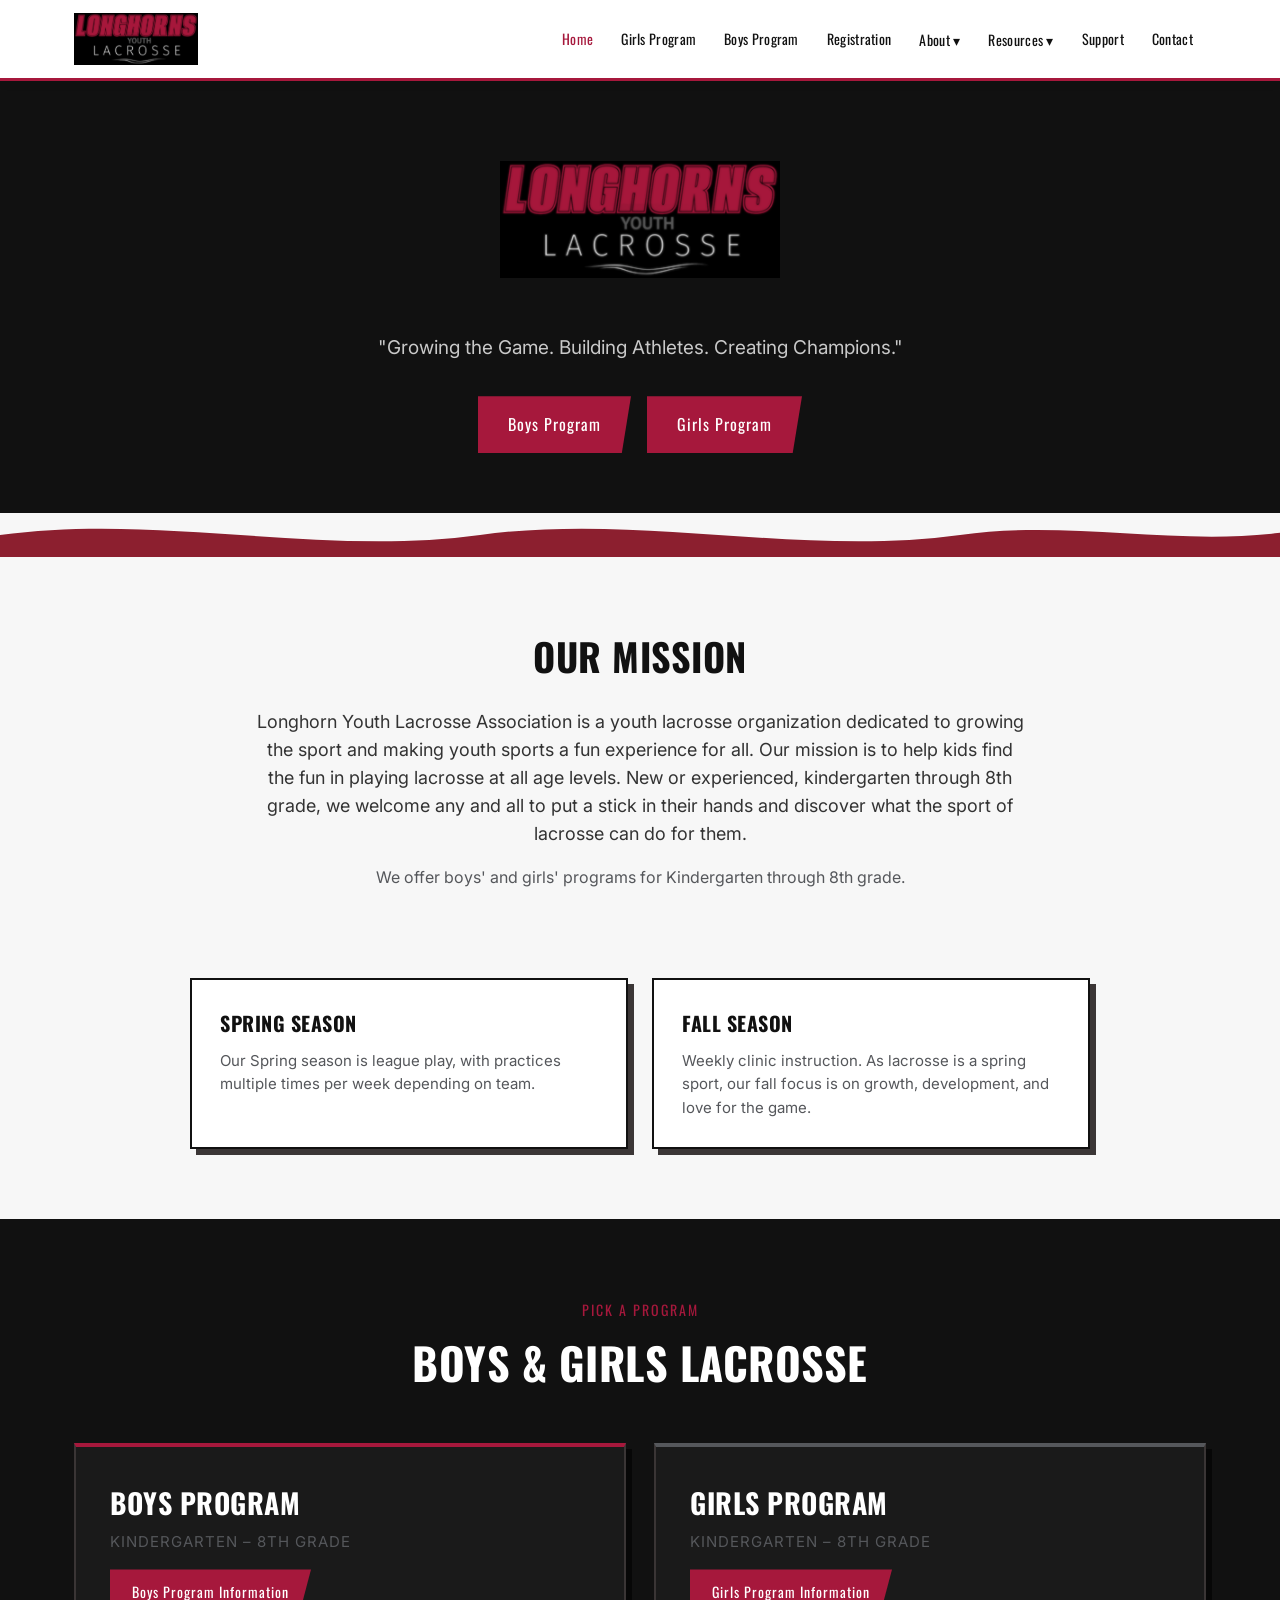
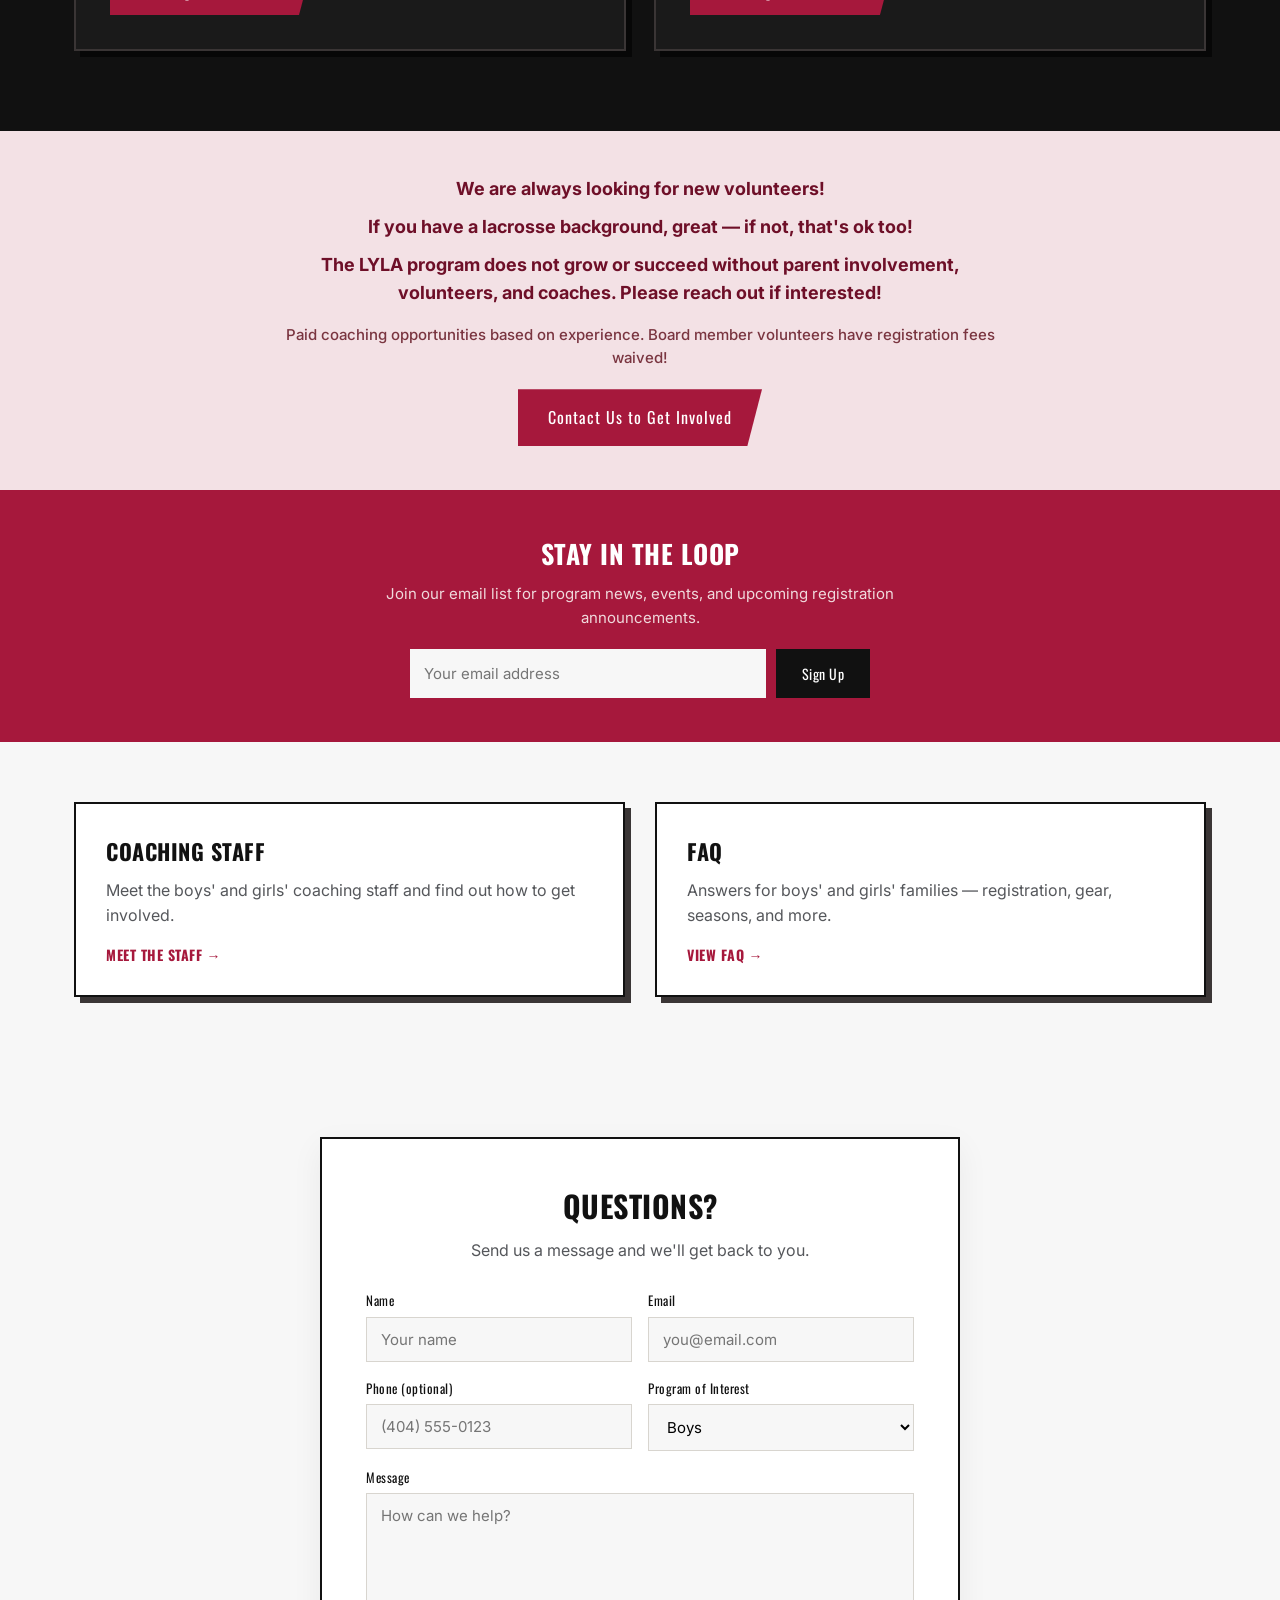
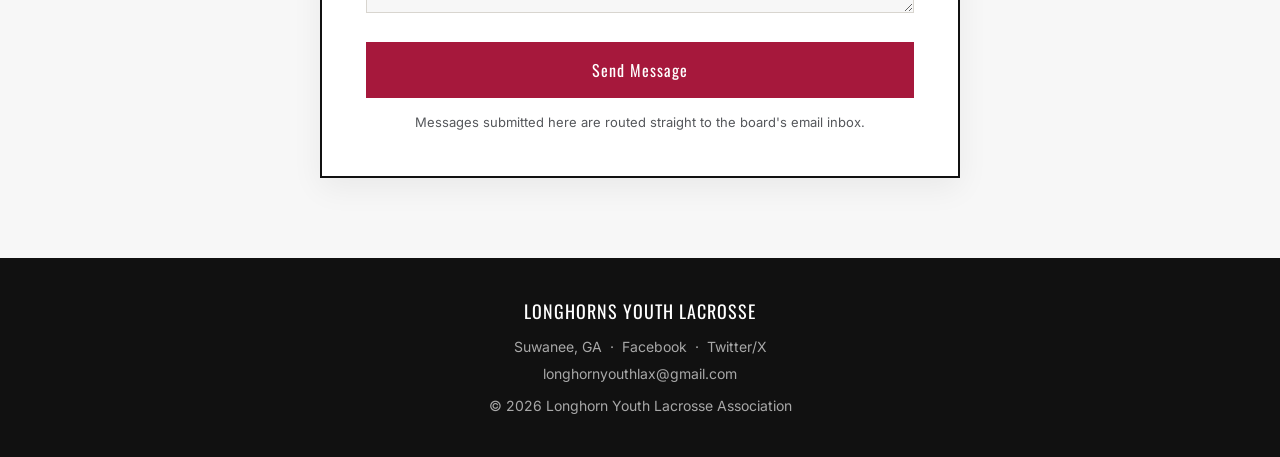
==== index.html @ 70e6b61b "Add files via upload" ====
<!DOCTYPE html>
<html lang="en">
<head>
<meta charset="UTF-8">
<meta name="viewport" content="width=device-width, initial-scale=1.0">
<title>Longhorns Youth Lacrosse | LYLA</title>
<meta name="description" content="Youth lacrosse in Forsyth County, GA — boys and girls programs for Kindergarten through 8th grade.">
<meta property="og:title" content="Longhorns Youth Lacrosse | LYLA">
<meta property="og:description" content="Youth lacrosse in Forsyth County, GA — boys and girls programs for Kindergarten through 8th grade.">
<meta property="og:image" content="https://lyla.forsythwebdesign.com/og-image.png">
<meta property="og:url" content="https://lyla.forsythwebdesign.com/">
<meta property="og:type" content="website">
<meta name="twitter:card" content="summary_large_image">
<meta name="twitter:title" content="Longhorns Youth Lacrosse | LYLA">
<meta name="twitter:description" content="Youth lacrosse in Forsyth County, GA — boys and girls programs for Kindergarten through 8th grade.">
<meta name="twitter:image" content="https://lyla.forsythwebdesign.com/og-image.png">
<link rel="preconnect" href="https://fonts.googleapis.com">
<link href="https://fonts.googleapis.com/css2?family=Oswald:wght@500;600;700&family=Inter:wght@400;500;600;700&display=swap" rel="stylesheet">
<link rel="stylesheet" href="styles.css">
</head>
<body>

<header>
  <nav class="wrap">
    <a class="brand" href="index.html">
      <img src="lyla-logo.png" alt="Longhorns Youth Lacrosse">
    </a>
    <button class="burger" aria-label="Menu">☰</button>
    <div class="navlinks">
      <a href="index.html" class="active">Home</a>
      <a href="girls.html">Girls Program</a>
      <a href="boys.html">Boys Program</a>
      <a href="registration.html">Registration</a>
      <div class="dropdown">
        <button>About ▾</button>
        <div class="dropdown-menu">
          <a href="about.html#board">Board</a>
          <a href="about.html#staff">Staff</a>
          <a href="about.html#boys-coaches">Boys Coaches</a>
          <a href="about.html#girls-coaches">Girls Coaches</a>
          <a href="contact.html">Get in Touch</a>
        </div>
      </div>
      <div class="dropdown">
        <button>Resources ▾</button>
        <div class="dropdown-menu">
          <a href="resources.html#handbook">Parent Handbook</a>
          <a href="resources.html#faq">FAQ</a>
          <a href="resources.html#fields">Fields / Facilities</a>
          <a href="resources.html#wallball">Weekly Wall Ball Challenge</a>
        </div>
      </div>
      <a href="support.html">Support</a>
      <a href="contact.html">Contact</a>
    </div>
  </nav>
</header>

<section class="hero" id="top">
  <div class="wrap">
    <img src="lyla-logo.png" alt="Longhorns Youth Lacrosse" style="width:280px;max-width:80%;margin-bottom:26px;">
    <p class="tag">"Growing the Game. Building Athletes. Creating Champions."</p>
    <div class="hero-ctas">
      <a href="boys.html" class="btn btn-red">Boys Program</a>
      <a href="girls.html" class="btn btn-red">Girls Program</a>
    </div>
  </div>
</section>

<div class="horn-divider">
  <svg viewBox="0 0 1200 40" preserveAspectRatio="none" xmlns="http://www.w3.org/2000/svg">
    <path d="M0,20 C150,0 300,40 450,20 C600,0 750,40 900,20 C1000,6 1100,30 1200,18 L1200,40 L0,40 Z" fill="#8C1F2F"/>
  </svg>
</div>

<section class="about">
  <div class="wrap">
    <h2>Our Mission</h2>
    <p>Longhorn Youth Lacrosse Association is a youth lacrosse organization dedicated to growing the sport and making youth sports a fun experience for all. Our mission is to help kids find the fun in playing lacrosse at all age levels. New or experienced, kindergarten through 8th grade, we welcome any and all to put a stick in their hands and discover what the sport of lacrosse can do for them.</p>
    <p class="small">We offer boys' and girls' programs for Kindergarten through 8th grade.</p>
  </div>
</section>

<section class="seasons">
  <div class="wrap">
    <div class="season-grid">
      <div class="season-card">
        <h3>Spring Season</h3>
        <p>Our Spring season is league play, with practices multiple times per week depending on team.</p>
      </div>
      <div class="season-card">
        <h3>Fall Season</h3>
        <p>Weekly clinic instruction. As lacrosse is a spring sport, our fall focus is on growth, development, and love for the game.</p>
      </div>
    </div>
  </div>
</section>


<section class="programs">
  <div class="wrap">
    <div class="section-head">
      <div class="kicker">PICK A PROGRAM</div>
      <h2>Boys &amp; Girls Lacrosse</h2>
    </div>
    <div class="prog-grid">
      <div class="prog-card boys">
        <h3>Boys Program</h3>
        <div class="ages">Kindergarten – 8th Grade</div>
        <a href="boys.html" class="btn btn-red">Boys Program Information</a>
      </div>
      <div class="prog-card girls">
        <h3>Girls Program</h3>
        <div class="ages">Kindergarten – 8th Grade</div>
        <a href="girls.html" class="btn btn-red">Girls Program Information</a>
      </div>
    </div>
  </div>
</section>

<section class="volunteer">
  <div class="wrap">
    <p>We are always looking for new volunteers!</p>
    <p>If you have a lacrosse background, great — if not, that's ok too!</p>
    <p>The LYLA program does not grow or succeed without parent involvement, volunteers, and coaches. Please reach out if interested!</p>
    <p class="soft">Paid coaching opportunities based on experience. Board member volunteers have registration fees waived!</p>
    <a href="contact.html" class="btn btn-red" style="margin-top:20px;">Contact Us to Get Involved</a>
  </div>
</section>

<section class="emailbar">
  <div class="wrap">
    <h2>Stay in the Loop</h2>
    <p>Join our email list for program news, events, and upcoming registration announcements.</p>
    <form class="emailbar-row" action="https://formspree.io/f/YOUR_FORM_ID" method="POST">
      <input type="email" name="email" placeholder="Your email address" required>
      <button type="submit">Sign Up</button>
    </form>
  </div>
</section>

<section class="strip">
  <div class="wrap">
    <div class="strip-grid">
      <div class="strip-card">
        <h3>Coaching Staff</h3>
        <p>Meet the boys' and girls' coaching staff and find out how to get involved.</p>
        <a href="about.html#staff" class="link-red">MEET THE STAFF →</a>
      </div>
      <div class="strip-card">
        <h3>FAQ</h3>
        <p>Answers for boys' and girls' families — registration, gear, seasons, and more.</p>
        <a href="resources.html#faq" class="link-red">VIEW FAQ →</a>
      </div>
    </div>
  </div>
</section>

<section class="contact" id="contact">
  <div class="wrap">
    <div class="contact-box">
      <h2>Questions?</h2>
      <p class="lead">Send us a message and we'll get back to you.</p>
      <form action="https://formspree.io/f/YOUR_FORM_ID" method="POST">
        <div class="form-row">
          <div>
            <label for="name">Name</label>
            <input id="name" name="name" type="text" placeholder="Your name" required>
          </div>
          <div>
            <label for="email">Email</label>
            <input id="email" name="email" type="email" placeholder="you@email.com" required>
          </div>
        </div>
        <div class="form-row">
          <div>
            <label for="phone">Phone (optional)</label>
            <input id="phone" name="phone" type="tel" placeholder="(404) 555-0123">
          </div>
          <div>
            <label for="topic">Program of Interest</label>
            <select id="topic" name="topic">
              <option>Boys</option>
              <option>Girls</option>
              <option>Both</option>
              <option>Volunteer / Coaching</option>
              <option>General Inquiry</option>
            </select>
          </div>
        </div>
        <div class="form-row full">
          <div>
            <label for="message">Message</label>
            <textarea id="message" name="message" placeholder="How can we help?" required></textarea>
          </div>
        </div>
        <button type="submit">Send Message</button>
      </form>
      <p class="note">Messages submitted here are routed straight to the board's email inbox.</p>
    </div>
  </div>
</section>

<footer>
  <div class="wrap">
    <div class="fh">LONGHORNS YOUTH LACROSSE</div>
    <p>Suwanee, GA &nbsp;·&nbsp; <a href="https://www.facebook.com/LonghornYouthLax/" target="_blank" rel="noopener">Facebook</a> &nbsp;·&nbsp; <a href="https://twitter.com/YouthLonghorn" target="_blank" rel="noopener">Twitter/X</a></p>
    <p class="contact-line">longhornyouthlax@gmail.com</p>
    <p style="margin-top:10px;">© 2026 Longhorn Youth Lacrosse Association</p>
  </div>
</footer>

<script src="script.js"></script>
</body>
</html>
---- styles.css ----
:root{
  --red:#A6183C;
  --red-dark:#6E0F28;
  --red-light:#C33A5C;
  --black:#111111;
  --gray:#55575B;
  --gray-light:#E6E6E6;
  --cream:#F7F7F7;
  --blush:#F3E1E5;
  --white:#FFFFFF;
}
*{margin:0;padding:0;box-sizing:border-box;}
html{scroll-behavior:smooth;}
body{font-family:'Inter',sans-serif;color:var(--black);background:var(--cream);line-height:1.55;}
h1,h2,h3,.display{font-family:'Oswald',sans-serif;text-transform:uppercase;letter-spacing:0.5px;}
a{text-decoration:none;color:inherit;}
.wrap{max-width:1180px;margin:0 auto;padding:0 24px;}

/* NAV */
header{position:sticky;top:0;z-index:50;background:var(--white);border-bottom:3px solid var(--red);box-shadow:0 2px 10px rgba(0,0,0,0.06);}
nav.wrap{display:flex;align-items:center;justify-content:space-between;height:78px;}
.brand{display:flex;align-items:center;gap:12px;}
.brand img{height:52px;width:auto;}
.navlinks{display:flex;align-items:center;gap:2px;}
.navlinks > a, .navlinks > .dropdown > button{
  color:var(--black);font-family:'Oswald',sans-serif;font-size:14px;letter-spacing:0.3px;
  padding:14px 13px;display:inline-block;background:none;border:none;cursor:pointer;white-space:nowrap;
}
.navlinks > a:hover, .navlinks > .dropdown:hover > button, .navlinks > a.active{color:var(--red);}
.dropdown{position:relative;}
.dropdown-menu{
  position:absolute;top:100%;left:0;background:var(--white);min-width:210px;
  box-shadow:0 12px 24px rgba(0,0,0,0.18);opacity:0;visibility:hidden;transform:translateY(6px);
  transition:all .15s ease;border-top:3px solid var(--red);border:1px solid var(--gray-light);border-top:3px solid var(--red);
}
.dropdown:hover .dropdown-menu{opacity:1;visibility:visible;transform:translateY(0);}
.dropdown-menu a{display:block;padding:12px 18px;font-size:15px;color:var(--black);font-weight:600;}
.dropdown-menu a:hover{background:var(--gray-light);color:var(--red);}
.navlinks .btn-register{background:var(--red);padding:10px 18px;border-radius:2px;margin-left:6px;}
.navlinks .btn-register:hover{background:var(--red-dark);}
.burger{display:none;background:none;border:none;color:var(--black);font-size:28px;cursor:pointer;padding:8px;line-height:1;}

/* HERO (homepage) */
.hero{background:var(--black);color:var(--white);position:relative;overflow:hidden;padding:80px 0 60px;text-align:center;}
.hero .eyebrow{color:var(--gray);font-family:'Oswald',sans-serif;letter-spacing:3px;font-size:15px;margin-bottom:18px;}
.hero h1{font-size:clamp(42px,7vw,80px);line-height:0.95;color:var(--red);
  -webkit-text-stroke:1px rgba(255,255,255,0.15);}
.hero .sub{font-family:'Oswald',sans-serif;font-size:clamp(20px,3vw,30px);color:var(--white);margin-top:6px;letter-spacing:1px;}
.hero p.tag{max-width:640px;margin:22px auto 34px;color:#c9c9c9;font-size:19px;}
.hero-ctas{display:flex;gap:16px;justify-content:center;flex-wrap:wrap;}
.btn{display:inline-block;font-family:'Oswald',sans-serif;letter-spacing:1px;padding:16px 30px;font-size:16px;transition:.15s ease;clip-path:polygon(0 0,100% 0,94% 100%,0 100%);}
.btn-red{background:var(--red);color:var(--white);}
.btn-red:hover{background:var(--red-dark);}
.btn-outline{border:2px solid var(--white);color:var(--white);clip-path:none;}
.btn-outline:hover{background:var(--white);color:var(--black);}

/* PAGE HERO (interior pages: girls / boys) */
.page-hero{background:var(--black);color:var(--white);padding:56px 0 46px;text-align:center;}
.page-hero .eyebrow{color:var(--gray);font-family:'Oswald',sans-serif;letter-spacing:3px;font-size:14px;margin-bottom:14px;}
.page-hero h1{font-size:clamp(36px,6vw,60px);color:var(--white);}
.page-hero p{max-width:600px;margin:16px auto 0;color:#c9c9c9;font-size:17px;}
.page-hero.girls h1{color:var(--gray-light);}
.page-hero.boys h1{color:var(--red);}

/* HORN DIVIDER */
.horn-divider{height:44px;width:100%;}
.horn-divider svg{width:100%;height:100%;display:block;}

/* MISSION / ABOUT */
.about{padding:70px 0;background:var(--cream);}
.about .wrap{max-width:820px;text-align:center;}
.about h2{font-size:clamp(26px,4vw,38px);margin-bottom:22px;}
.about p{font-size:18px;color:#333;margin-bottom:18px;}
.about p.small{font-size:16px;color:var(--gray);}

/* SHARED "STICKER" CARD STYLE (adopted from board prototype) */
.season-card, .staff-card, .board-card, .strip-card, .resource-block,
.ms-card, .age-group, .support-tile, .contact-box, .reg-row, .faq-item, .sub-section,
.formbox {
  border:2px solid var(--black);
  box-shadow:6px 6px 0 rgba(26,20,20,0.85);
}

/* SEASONS */
.seasons{padding:0 0 70px;background:var(--cream);}
.season-grid{display:grid;grid-template-columns:1fr 1fr;gap:24px;max-width:900px;margin:0 auto;}
.season-card{background:var(--white);padding:28px;}
.season-card h3{font-size:20px;margin-bottom:10px;}
.season-card p{font-size:15px;color:var(--gray);}

/* PROGRAMS (homepage split) */
.programs{padding:80px 0;background:var(--black);color:var(--white);}
.section-head{text-align:center;margin-bottom:46px;}
.section-head .kicker{color:var(--red);font-family:'Oswald',sans-serif;letter-spacing:2px;font-size:14px;}
.section-head h2{font-size:clamp(28px,4vw,44px);margin-top:8px;color:var(--white);}
.prog-grid{display:grid;grid-template-columns:1fr 1fr;gap:28px;}
.prog-card{background:#1a1a1a;border:2px solid #3a3535;box-shadow:6px 6px 0 rgba(0,0,0,0.6);padding:34px;position:relative;overflow:hidden;}
.prog-card.girls{border-top:4px solid var(--gray);}
.prog-card.boys{border-top:4px solid var(--red);}
.prog-card h3{font-size:28px;margin-bottom:6px;}
.prog-card .ages{color:var(--gray);font-size:15px;margin-bottom:16px;text-transform:uppercase;letter-spacing:1px;}
.prog-card p{color:#cfcfcf;margin-bottom:22px;font-size:16px;}
.prog-card .btn{font-size:14px;padding:12px 22px;}

/* SOCIAL / STORE STRIP */
.social-strip{padding:34px 0;background:var(--gray-light);text-align:center;}
.social-strip .wrap{display:flex;justify-content:center;gap:34px;flex-wrap:wrap;align-items:center;}
.social-strip a{font-family:'Oswald',sans-serif;font-size:14px;letter-spacing:0.5px;color:var(--red);}
.social-strip span{color:var(--gray);font-size:14px;}

/* VOLUNTEER CALLOUT */
.volunteer{padding:44px 0;background:var(--blush);}
.volunteer .wrap{max-width:760px;text-align:center;}
.volunteer p{color:var(--red-dark);font-weight:700;font-size:18px;margin-bottom:10px;}
.volunteer p.soft{font-weight:500;color:#7a3540;font-size:15px;margin-top:16px;margin-bottom:0;}

/* FIELD/BOARD/COACH/FAQ STRIP */
.strip{padding:60px 0;background:var(--cream);}
.strip-grid{display:grid;grid-template-columns:1fr 1fr;gap:30px;}
.strip-card{background:var(--white);padding:30px;display:flex;flex-direction:column;align-items:flex-start;}
.strip-card h3{font-size:22px;margin-bottom:10px;}
.strip-card p{color:var(--gray);margin-bottom:16px;}
.link-red{color:var(--red);font-weight:700;font-family:'Oswald',sans-serif;font-size:14px;letter-spacing:0.5px;}

/* AGE GROUP SECTIONS (program info pages) */
.age-groups{padding:60px 0;}
.age-groups .intro{max-width:700px;margin:0 auto 50px;text-align:center;font-size:18px;color:#333;}
.age-group{max-width:820px;margin:0 auto 40px;background:var(--white);padding:34px 38px;border-left:5px solid var(--red);}
.age-group:nth-child(even){border-left-color:var(--gray);}
.age-group .grade{display:inline-block;font-family:'Oswald',sans-serif;font-size:13px;letter-spacing:1px;color:var(--white);background:var(--red);padding:5px 12px;margin-bottom:14px;}
.age-group h3{font-size:24px;margin-bottom:4px;}
.age-group p{font-size:16px;color:#333;margin-bottom:14px;}
.age-group .equip-label{font-family:'Oswald',sans-serif;font-size:13px;letter-spacing:0.5px;color:var(--gray);margin-bottom:8px;}
.age-group .reg-soon{display:inline-block;margin-top:16px;font-family:'Oswald',sans-serif;font-size:12px;letter-spacing:0.5px;background:var(--blush);color:var(--red-dark);padding:7px 14px;}
.equip-list{display:flex;gap:10px;flex-wrap:wrap;}
.equip-list span{background:var(--gray-light);padding:7px 14px;font-size:14px;border-radius:20px;color:var(--black);}
.section-divider{max-width:820px;margin:50px auto;border:none;border-top:1px solid #d8d5cf;}
.ms-grid{display:grid;grid-template-columns:1fr 1fr;gap:20px;max-width:820px;margin:0 auto;}
.ms-card{background:var(--white);padding:26px;text-align:center;border-top:4px solid var(--red);}
.ms-card:nth-child(2){border-top-color:var(--gray);}
.ms-card .grade-range{font-family:'Oswald',sans-serif;font-size:14px;color:var(--gray);letter-spacing:1px;margin-bottom:6px;}
.ms-card h3{font-size:22px;}

/* CONTACT */
.contact{padding:80px 0;background:var(--cream);}
.contact-box{max-width:640px;margin:0 auto;background:var(--white);padding:44px;box-shadow:0 10px 30px rgba(0,0,0,0.06);}
.contact-box h2{text-align:center;margin-bottom:8px;font-size:30px;}
.contact-box p.lead{text-align:center;color:var(--gray);margin-bottom:28px;}
.form-row{display:grid;grid-template-columns:1fr 1fr;gap:16px;margin-bottom:16px;}
.form-row.full{grid-template-columns:1fr;}
label{display:block;font-family:'Oswald',sans-serif;font-size:13px;letter-spacing:0.5px;margin-bottom:6px;color:var(--black);}
input,textarea,select{width:100%;padding:12px 14px;border:1px solid #d8d5cf;background:var(--cream);font-family:'Inter',sans-serif;font-size:15px;}
input:focus,textarea:focus,select:focus{outline:2px solid var(--red);}
textarea{min-height:120px;resize:vertical;}
.contact-box button{width:100%;background:var(--red);color:var(--white);border:none;padding:16px;font-family:'Oswald',sans-serif;font-size:16px;letter-spacing:1px;cursor:pointer;margin-top:6px;}
.contact-box button:hover{background:var(--red-dark);}
.note{font-size:13px;color:var(--gray);text-align:center;margin-top:14px;}

/* FOOTER */
footer{background:var(--black);color:#a8a8a8;padding:40px 0;text-align:center;font-size:14px;}
footer .fh{color:var(--white);font-family:'Oswald',sans-serif;letter-spacing:1px;margin-bottom:10px;font-size:18px;}
footer a{color:#a8a8a8;}
footer a:hover{color:var(--red);}

/* BOARD / STAFF / COACHES (About page) */
.board-grid{display:grid;grid-template-columns:repeat(3,1fr);gap:18px;max-width:980px;margin:0 auto;}
.board-card{background:var(--white);padding:22px;text-align:center;border-top:3px solid var(--red);}
.board-card .role{font-family:'Oswald',sans-serif;font-size:14px;letter-spacing:0.5px;margin-bottom:6px;}
.board-card .name{font-size:15px;color:var(--gray);}
.staff-grid{display:grid;grid-template-columns:1fr 1fr;gap:18px;max-width:820px;margin:0 auto;}
.staff-card{background:var(--white);padding:22px 26px;border-left:4px solid var(--gray);}
.staff-card .role{font-family:'Oswald',sans-serif;font-size:13px;letter-spacing:0.5px;color:var(--red);margin-bottom:4px;}
.staff-card .name{font-size:17px;font-weight:600;}
.coach-placeholder{max-width:820px;margin:24px auto 0;background:var(--blush);padding:20px 26px;text-align:center;color:#7a3540;font-size:15px;}
.about-subhead{max-width:820px;margin:56px auto 24px;text-align:center;}
.about-subhead h3{font-size:22px;}

/* RESOURCES / FAQ */
.resource-block{max-width:820px;margin:0 auto 34px;background:var(--white);padding:30px 34px;border-left:5px solid var(--red);}
.resource-block h3{font-size:22px;margin-bottom:10px;}
.resource-block p{font-size:16px;color:#333;}
.faq-group{max-width:820px;margin:0 auto 40px;}
.faq-group h3{font-family:'Oswald',sans-serif;color:var(--red);font-size:18px;letter-spacing:0.5px;margin-bottom:16px;}
.faq-item{background:var(--white);padding:18px 24px;margin-bottom:10px;}
.faq-item .q{font-weight:700;font-size:16px;margin-bottom:6px;}
.faq-item .a{font-size:15px;color:#333;}

/* REGISTRATION */
.reg-list{max-width:820px;margin:0 auto;}
.reg-row{display:flex;justify-content:space-between;align-items:center;gap:16px;background:var(--white);padding:20px 26px;margin-bottom:12px;border-left:4px solid var(--red);flex-wrap:wrap;}
.reg-row .prog-name{font-weight:700;font-size:16px;}
.reg-row .prog-sub{font-size:14px;color:var(--gray);}
.reg-row .status{font-family:'Oswald',sans-serif;font-size:12px;letter-spacing:0.5px;padding:8px 14px;background:var(--gray-light);color:var(--gray);white-space:nowrap;}
.reg-row .status.soon{background:var(--blush);color:var(--red-dark);}
.reg-note{max-width:820px;margin:34px auto 0;font-size:14px;color:var(--gray);}
.reg-note li{margin-bottom:6px;margin-left:18px;}

/* BADGES (adopted from board prototype) */
.chip{display:inline-block;font-family:'Oswald',sans-serif;font-size:11px;letter-spacing:0.8px;padding:5px 12px;border:1px solid var(--red);color:var(--red);margin-bottom:10px;}
.chip.solid{background:var(--red);color:var(--white);border-color:var(--red);}
.chip.dark{background:var(--black);color:var(--white);border-color:var(--black);}

/* SUPPORT PAGE */
.support-grid{display:grid;grid-template-columns:repeat(3,1fr);gap:22px;max-width:1000px;margin:0 auto;}
.support-tile{background:var(--white);padding:28px 24px;text-align:center;}
.support-tile .ico{font-size:34px;margin-bottom:6px;}
.support-tile h3{font-size:19px;margin-bottom:8px;}
.support-tile p{font-size:14px;color:#333;margin-bottom:16px;}

/* EMAIL SIGNUP BAR */
.emailbar{background:var(--red);color:var(--white);padding:44px 0;text-align:center;}
.emailbar h2{font-size:26px;color:var(--white);margin-bottom:8px;}
.emailbar p{color:#f0d9dc;max-width:520px;margin:0 auto 20px;font-size:15px;}
.emailbar-row{display:flex;gap:10px;max-width:460px;margin:0 auto;flex-wrap:wrap;justify-content:center;}
.emailbar-row input{flex:1;min-width:220px;padding:14px;border:none;font-family:'Inter',sans-serif;font-size:15px;}
.emailbar-row button{background:var(--black);color:var(--white);border:none;padding:14px 26px;font-family:'Oswald',sans-serif;font-size:14px;letter-spacing:0.5px;cursor:pointer;}
.emailbar-row button:hover{background:#222;}

footer .contact-line{margin-top:6px;}

/* BOYS PROGRAM DETAIL SECTIONS */
.notice-box{max-width:820px;margin:20px auto 0;background:var(--blush);border-left:4px solid var(--red);padding:18px 24px;font-size:15px;color:#7a3540;}
.notice-box b{color:var(--red-dark);}
.sub-section{max-width:820px;margin:0 auto 40px;background:var(--white);padding:34px 38px;border-left:5px solid var(--gray);}
.sub-section h3{font-size:24px;margin-bottom:4px;}
.sub-section .kicker-sm{font-family:'Oswald',sans-serif;font-size:12px;letter-spacing:1px;color:var(--red);margin-bottom:10px;display:block;}
.sub-section p{font-size:16px;color:#333;margin-bottom:14px;}
.bullet-list{margin:0 0 16px 20px;}
.bullet-list li{font-size:15px;color:#333;margin-bottom:6px;}
.tourney-table{width:100%;border-collapse:collapse;margin:16px 0;font-size:14.5px;}
.tourney-table td{padding:10px 12px;border-bottom:1px solid #e5e2db;}
.tourney-table td:first-child{color:var(--gray);width:45%;}
.tourney-table td:last-child{font-weight:600;}
.reg-detail{background:var(--gray-light);padding:18px 22px;margin:16px 0;font-size:15px;}
.reg-detail li{margin-left:18px;margin-bottom:6px;}

@media (max-width:960px){
  .burger{display:block;}
  .navlinks{
    display:none;
    position:fixed; top:78px; left:0; right:0; bottom:0;
    background:var(--white); flex-direction:column; align-items:stretch;
    padding:10px 0; overflow-y:auto; gap:0; z-index:60;
  }
  .navlinks.open{display:flex;}
  .navlinks > a, .navlinks > .dropdown > button{
    width:100%; text-align:left; padding:16px 24px; border-bottom:1px solid var(--gray-light); font-size:16px;
  }
  .navlinks .btn-register{margin:14px 24px; text-align:center;}
  .dropdown-menu{
    position:static; opacity:1; visibility:visible; transform:none; box-shadow:none;
    border-top:none; background:var(--cream); max-height:0; overflow:hidden; transition:max-height .2s ease;
  }
  .dropdown.open .dropdown-menu{max-height:400px;}
  .dropdown-menu a{padding:14px 40px; color:var(--black); border-bottom:1px solid var(--gray-light);}
  .season-grid,.prog-grid,.strip-grid,.form-row,.ms-grid,.board-grid,.staff-grid,.support-grid{grid-template-columns:1fr;}
}
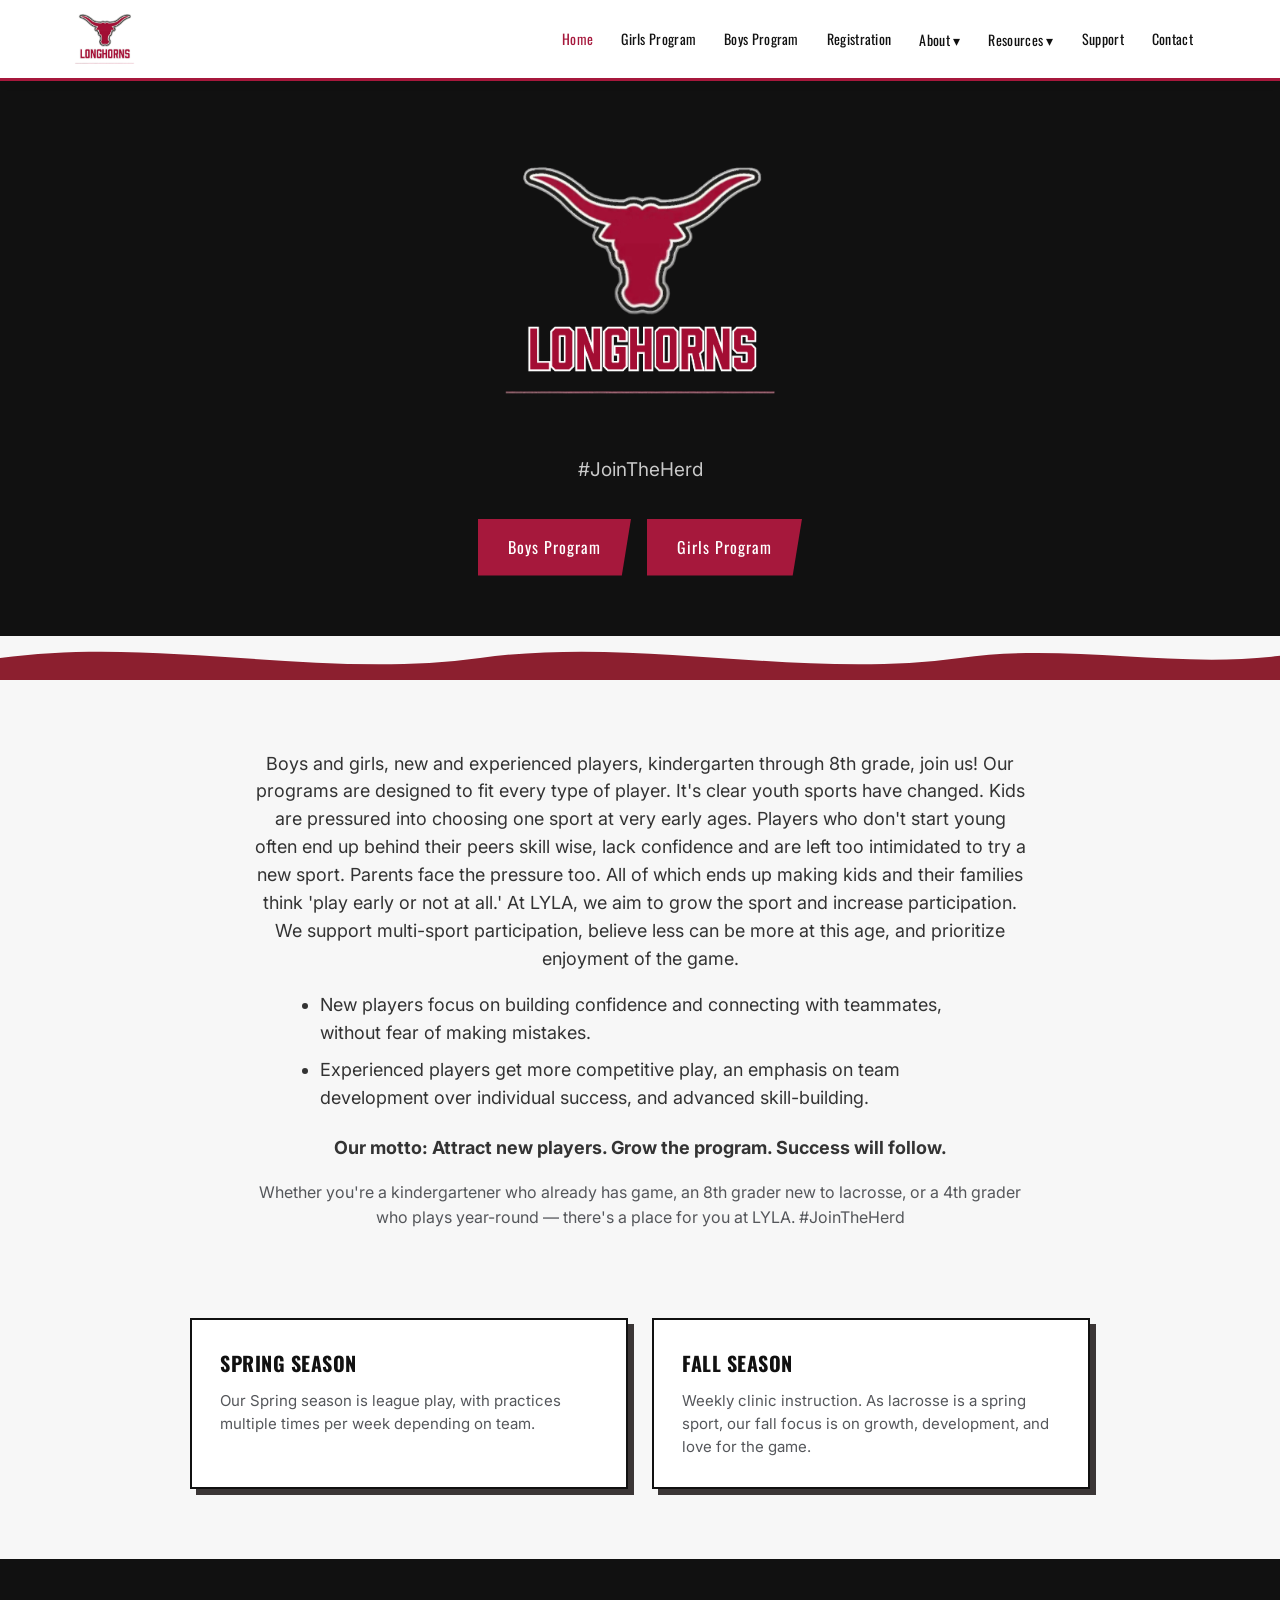
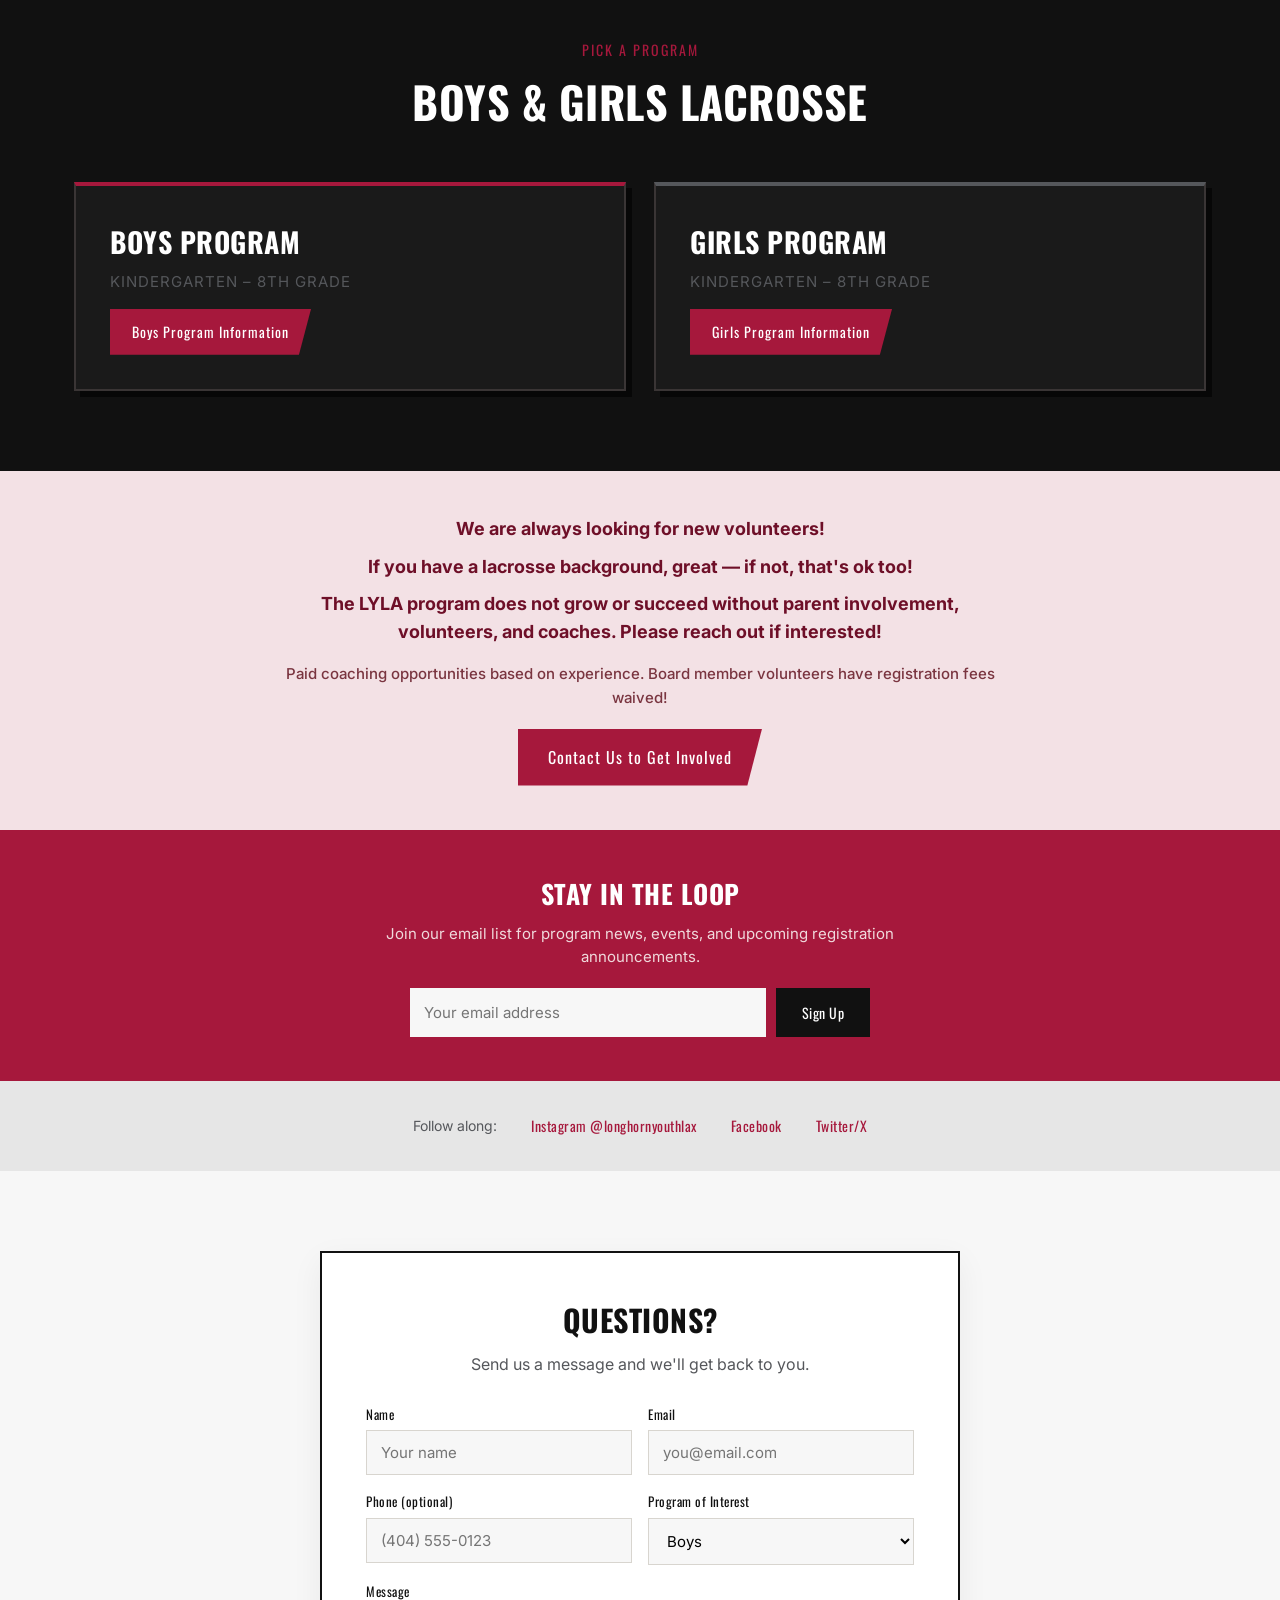
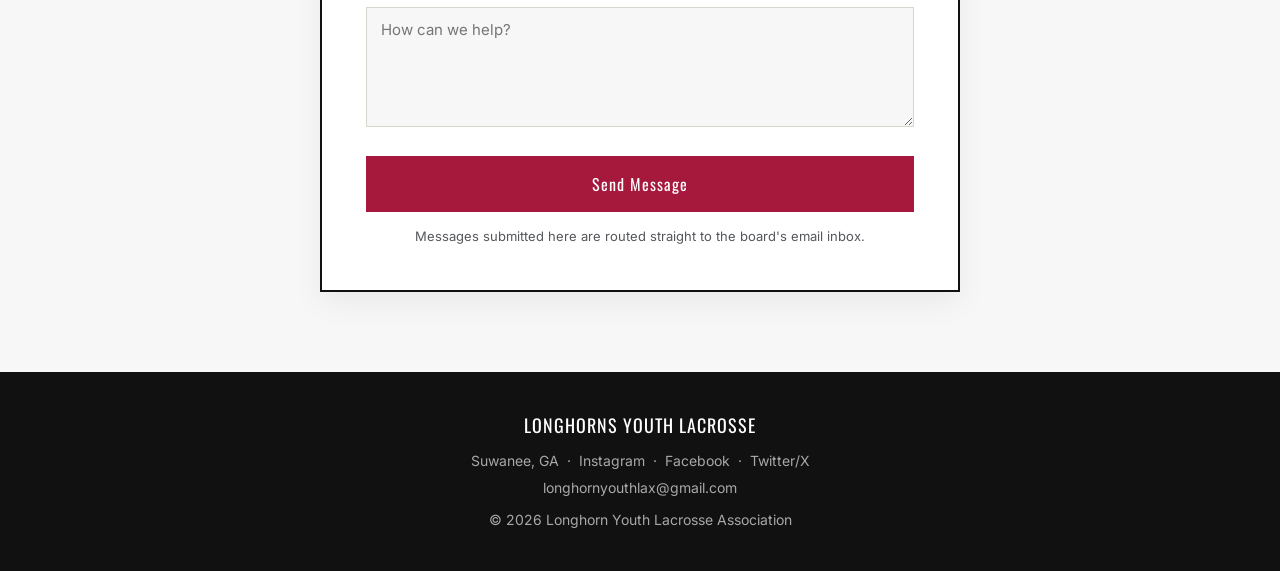
==== commit b0afd748: "Add files via upload" ====
--- a/index.html
+++ b/index.html
@@ -59,7 +59,7 @@
 <section class="hero" id="top">
   <div class="wrap">
     <img src="lyla-logo.png" alt="Longhorns Youth Lacrosse" style="width:280px;max-width:80%;margin-bottom:26px;">
-    <p class="tag">"Growing the Game. Building Athletes. Creating Champions."</p>
+    <p class="tag">#JoinTheHerd</p>
     <div class="hero-ctas">
       <a href="boys.html" class="btn btn-red">Boys Program</a>
       <a href="girls.html" class="btn btn-red">Girls Program</a>
@@ -75,9 +75,13 @@
 
 <section class="about">
   <div class="wrap">
-    <h2>Our Mission</h2>
-    <p>Longhorn Youth Lacrosse Association is a youth lacrosse organization dedicated to growing the sport and making youth sports a fun experience for all. Our mission is to help kids find the fun in playing lacrosse at all age levels. New or experienced, kindergarten through 8th grade, we welcome any and all to put a stick in their hands and discover what the sport of lacrosse can do for them.</p>
-    <p class="small">We offer boys' and girls' programs for Kindergarten through 8th grade.</p>
+    <p>Boys and girls, new and experienced players, kindergarten through 8th grade, join us! Our programs are designed to fit every type of player. It's clear youth sports have changed. Kids are pressured into choosing one sport at very early ages. Players who don't start young often end up behind their peers skill wise, lack confidence and are left too intimidated to try a new sport. Parents face the pressure too. All of which ends up making kids and their families think 'play early or not at all.' At LYLA, we aim to grow the sport and increase participation. We support multi-sport participation, believe less can be more at this age, and prioritize enjoyment of the game.</p>
+    <ul style="text-align:left;max-width:640px;margin:0 auto 22px;font-size:18px;color:#333;">
+      <li style="margin-bottom:10px;">New players focus on building confidence and connecting with teammates, without fear of making mistakes.</li>
+      <li>Experienced players get more competitive play, an emphasis on team development over individual success, and advanced skill-building.</li>
+    </ul>
+    <p style="font-weight:700;">Our motto: Attract new players. Grow the program. Success will follow.</p>
+    <p class="small">Whether you're a kindergartener who already has game, an 8th grader new to lacrosse, or a 4th grader who plays year-round — there's a place for you at LYLA. #JoinTheHerd</p>
   </div>
 </section>
 
@@ -139,20 +143,12 @@
   </div>
 </section>
 
-<section class="strip">
-  <div class="wrap">
-    <div class="strip-grid">
-      <div class="strip-card">
-        <h3>Coaching Staff</h3>
-        <p>Meet the boys' and girls' coaching staff and find out how to get involved.</p>
-        <a href="about.html#staff" class="link-red">MEET THE STAFF →</a>
-      </div>
-      <div class="strip-card">
-        <h3>FAQ</h3>
-        <p>Answers for boys' and girls' families — registration, gear, seasons, and more.</p>
-        <a href="resources.html#faq" class="link-red">VIEW FAQ →</a>
-      </div>
-    </div>
+<section class="social-strip">
+  <div class="wrap">
+    <span>Follow along:</span>
+    <a href="https://www.instagram.com/longhornyouthlax/" target="_blank" rel="noopener">Instagram @longhornyouthlax</a>
+    <a href="https://www.facebook.com/LonghornYouthLax/" target="_blank" rel="noopener">Facebook</a>
+    <a href="https://twitter.com/YouthLonghorn" target="_blank" rel="noopener">Twitter/X</a>
   </div>
 </section>
 
@@ -204,7 +200,7 @@
 <footer>
   <div class="wrap">
     <div class="fh">LONGHORNS YOUTH LACROSSE</div>
-    <p>Suwanee, GA &nbsp;·&nbsp; <a href="https://www.facebook.com/LonghornYouthLax/" target="_blank" rel="noopener">Facebook</a> &nbsp;·&nbsp; <a href="https://twitter.com/YouthLonghorn" target="_blank" rel="noopener">Twitter/X</a></p>
+    <p>Suwanee, GA &nbsp;·&nbsp; <a href="https://www.instagram.com/longhornyouthlax/" target="_blank" rel="noopener">Instagram</a> &nbsp;·&nbsp; <a href="https://www.facebook.com/LonghornYouthLax/" target="_blank" rel="noopener">Facebook</a> &nbsp;·&nbsp; <a href="https://twitter.com/YouthLonghorn" target="_blank" rel="noopener">Twitter/X</a></p>
     <p class="contact-line">longhornyouthlax@gmail.com</p>
     <p style="margin-top:10px;">© 2026 Longhorn Youth Lacrosse Association</p>
   </div>
--- a/styles.css
+++ b/styles.css
@@ -171,6 +171,7 @@
 .staff-card{background:var(--white);padding:22px 26px;border-left:4px solid var(--gray);}
 .staff-card .role{font-family:'Oswald',sans-serif;font-size:13px;letter-spacing:0.5px;color:var(--red);margin-bottom:4px;}
 .staff-card .name{font-size:17px;font-weight:600;}
+.staff-card .name a:hover{color:var(--red);}
 .coach-placeholder{max-width:820px;margin:24px auto 0;background:var(--blush);padding:20px 26px;text-align:center;color:#7a3540;font-size:15px;}
 .about-subhead{max-width:820px;margin:56px auto 24px;text-align:center;}
 .about-subhead h3{font-size:22px;}
@@ -192,6 +193,9 @@
 .reg-row .prog-sub{font-size:14px;color:var(--gray);}
 .reg-row .status{font-family:'Oswald',sans-serif;font-size:12px;letter-spacing:0.5px;padding:8px 14px;background:var(--gray-light);color:var(--gray);white-space:nowrap;}
 .reg-row .status.soon{background:var(--blush);color:var(--red-dark);}
+.reg-row .status.open{background:var(--red);color:var(--white);}
+.reg-row a.status.open{cursor:pointer;}
+.reg-row a.status.open:hover{background:var(--red-dark);}
 .reg-note{max-width:820px;margin:34px auto 0;font-size:14px;color:var(--gray);}
 .reg-note li{margin-bottom:6px;margin-left:18px;}
 
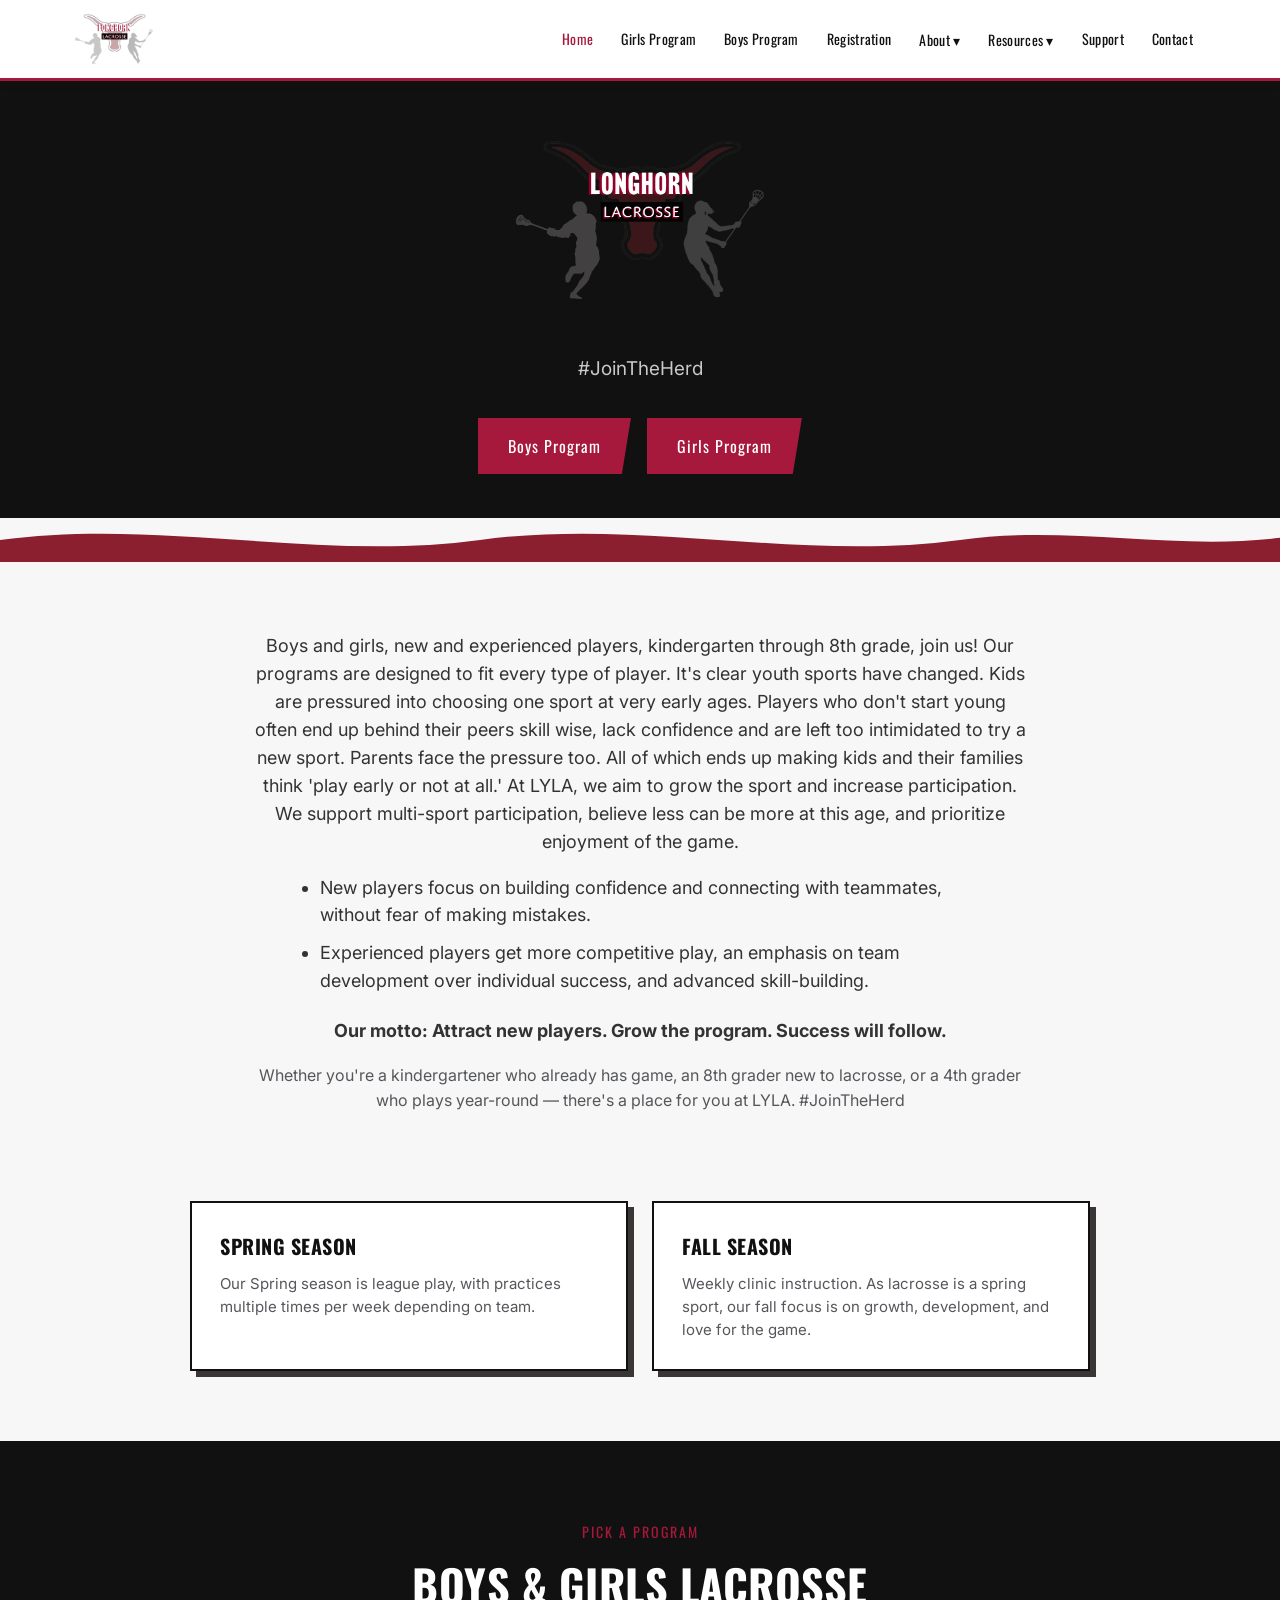
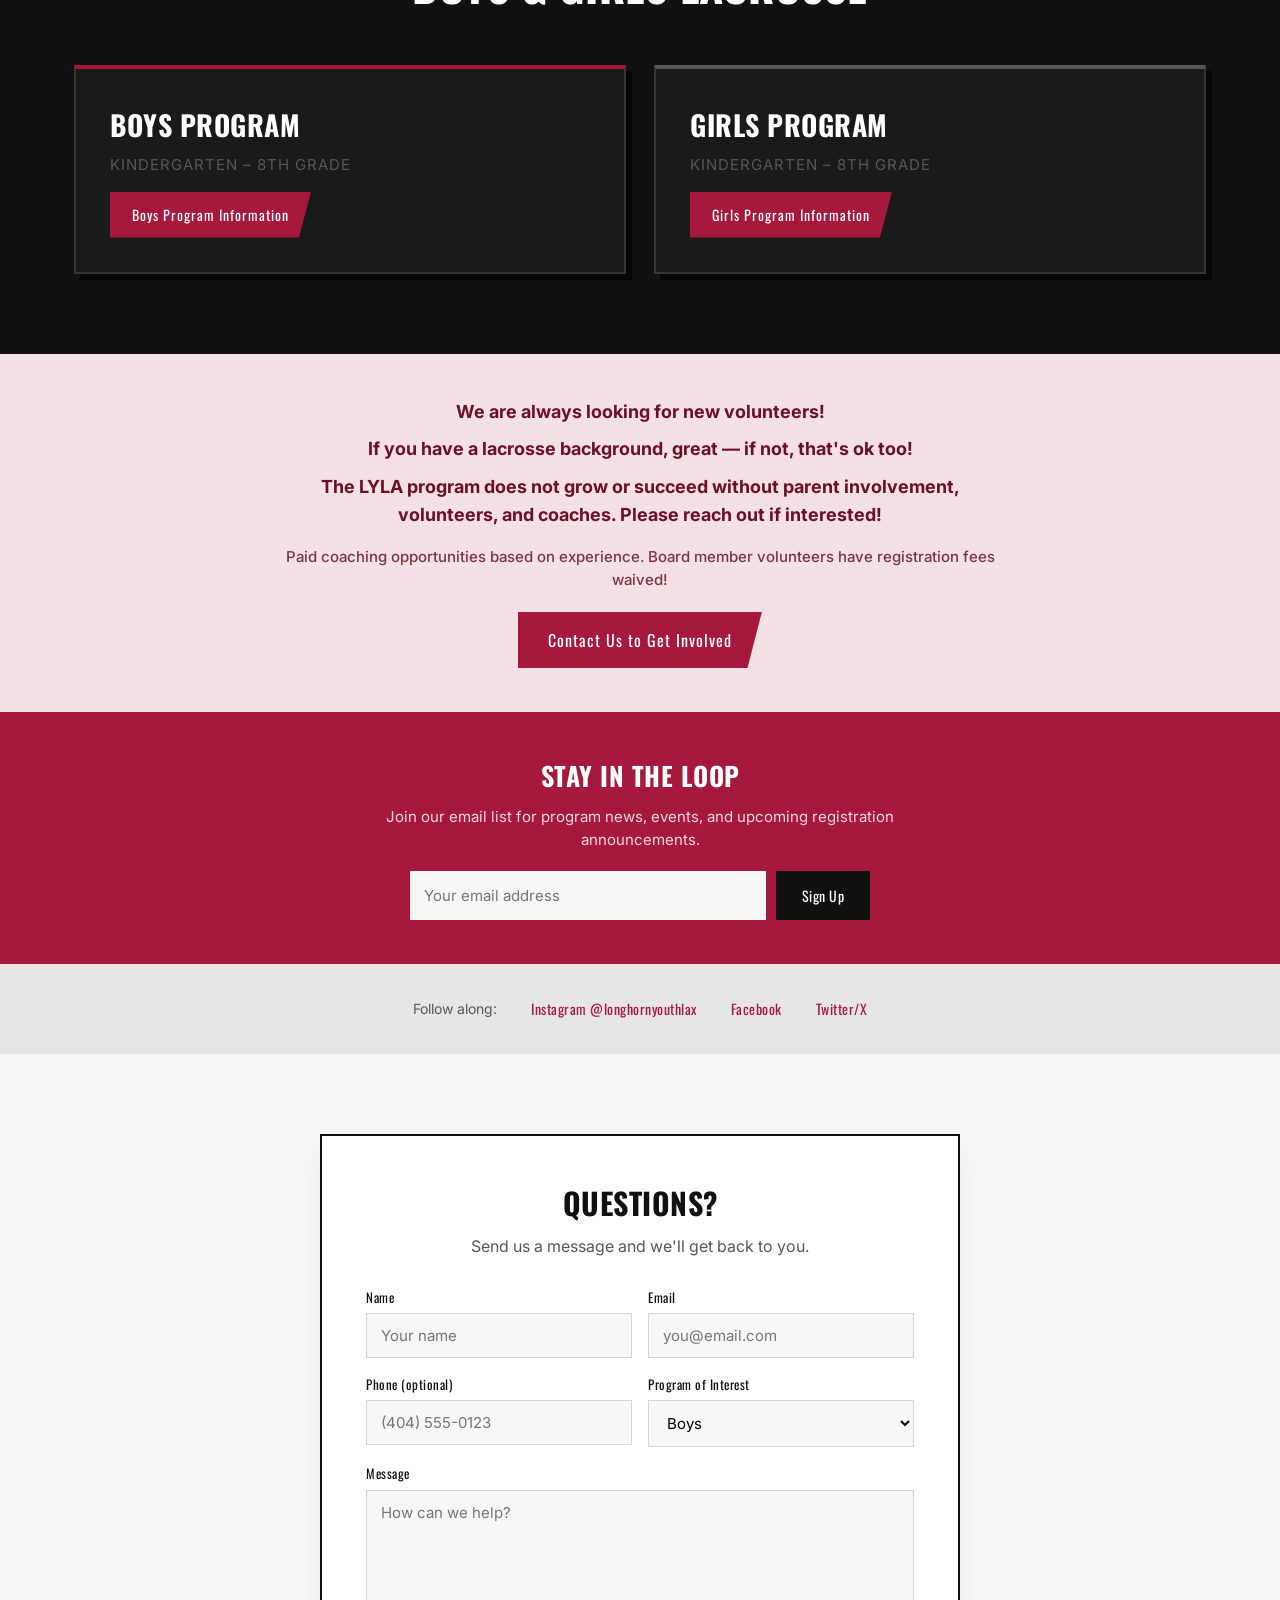
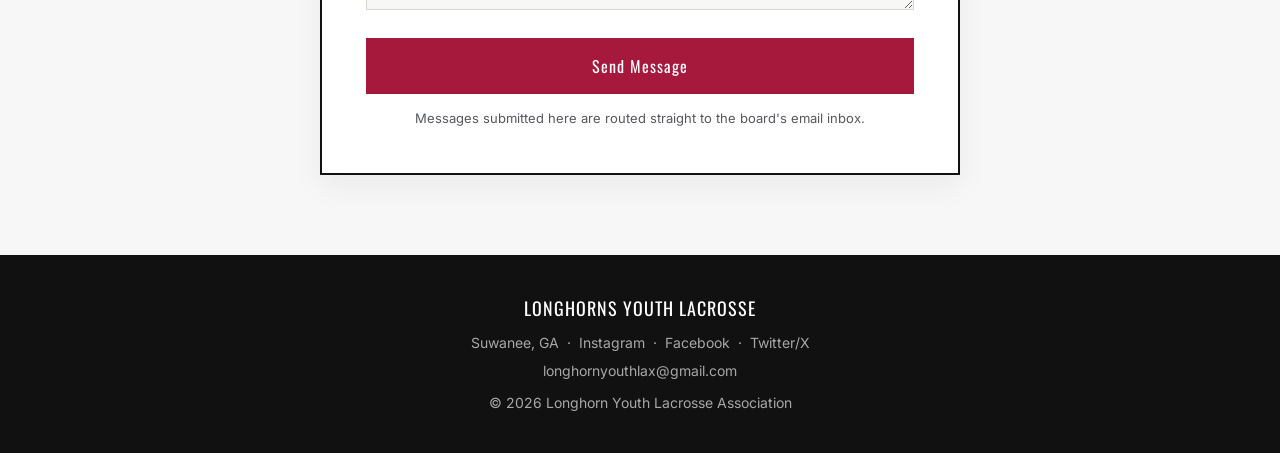
==== commit ebd6df14: "Add files via upload" ====
--- a/index.html
+++ b/index.html
@@ -7,13 +7,13 @@
 <meta name="description" content="Youth lacrosse in Forsyth County, GA — boys and girls programs for Kindergarten through 8th grade.">
 <meta property="og:title" content="Longhorns Youth Lacrosse | LYLA">
 <meta property="og:description" content="Youth lacrosse in Forsyth County, GA — boys and girls programs for Kindergarten through 8th grade.">
-<meta property="og:image" content="https://lyla.forsythwebdesign.com/og-image.png">
-<meta property="og:url" content="https://lyla.forsythwebdesign.com/">
+<meta property="og:image" content="https://longhornyouthlax.com/og-image.png">
+<meta property="og:url" content="https://longhornyouthlax.com/">
 <meta property="og:type" content="website">
 <meta name="twitter:card" content="summary_large_image">
 <meta name="twitter:title" content="Longhorns Youth Lacrosse | LYLA">
 <meta name="twitter:description" content="Youth lacrosse in Forsyth County, GA — boys and girls programs for Kindergarten through 8th grade.">
-<meta name="twitter:image" content="https://lyla.forsythwebdesign.com/og-image.png">
+<meta name="twitter:image" content="https://longhornyouthlax.com/og-image.png">
 <link rel="preconnect" href="https://fonts.googleapis.com">
 <link href="https://fonts.googleapis.com/css2?family=Oswald:wght@500;600;700&family=Inter:wght@400;500;600;700&display=swap" rel="stylesheet">
 <link rel="stylesheet" href="styles.css">
@@ -58,7 +58,7 @@
 
 <section class="hero" id="top">
   <div class="wrap">
-    <img src="lyla-logo.png" alt="Longhorns Youth Lacrosse" style="width:280px;max-width:80%;margin-bottom:26px;">
+    <img src="lyla-logo.png" alt="Longhorns Youth Lacrosse" style="width:clamp(220px,20vw,360px);max-width:80%;margin-bottom:22px;">
     <p class="tag">#JoinTheHerd</p>
     <div class="hero-ctas">
       <a href="boys.html" class="btn btn-red">Boys Program</a>
@@ -136,7 +136,7 @@
   <div class="wrap">
     <h2>Stay in the Loop</h2>
     <p>Join our email list for program news, events, and upcoming registration announcements.</p>
-    <form class="emailbar-row" action="https://formspree.io/f/YOUR_FORM_ID" method="POST">
+    <form class="emailbar-row" action="https://formspree.io/f/mjgnrppj" method="POST">
       <input type="email" name="email" placeholder="Your email address" required>
       <button type="submit">Sign Up</button>
     </form>
@@ -157,7 +157,7 @@
     <div class="contact-box">
       <h2>Questions?</h2>
       <p class="lead">Send us a message and we'll get back to you.</p>
-      <form action="https://formspree.io/f/YOUR_FORM_ID" method="POST">
+      <form action="https://formspree.io/f/xykrjbnr" method="POST">
         <div class="form-row">
           <div>
             <label for="name">Name</label>
--- a/styles.css
+++ b/styles.css
@@ -41,7 +41,7 @@
 .burger{display:none;background:none;border:none;color:var(--black);font-size:28px;cursor:pointer;padding:8px;line-height:1;}
 
 /* HERO (homepage) */
-.hero{background:var(--black);color:var(--white);position:relative;overflow:hidden;padding:80px 0 60px;text-align:center;}
+.hero{background:var(--black);color:var(--white);position:relative;overflow:hidden;padding:56px 0 44px;text-align:center;}
 .hero .eyebrow{color:var(--gray);font-family:'Oswald',sans-serif;letter-spacing:3px;font-size:15px;margin-bottom:18px;}
 .hero h1{font-size:clamp(42px,7vw,80px);line-height:0.95;color:var(--red);
   -webkit-text-stroke:1px rgba(255,255,255,0.15);}
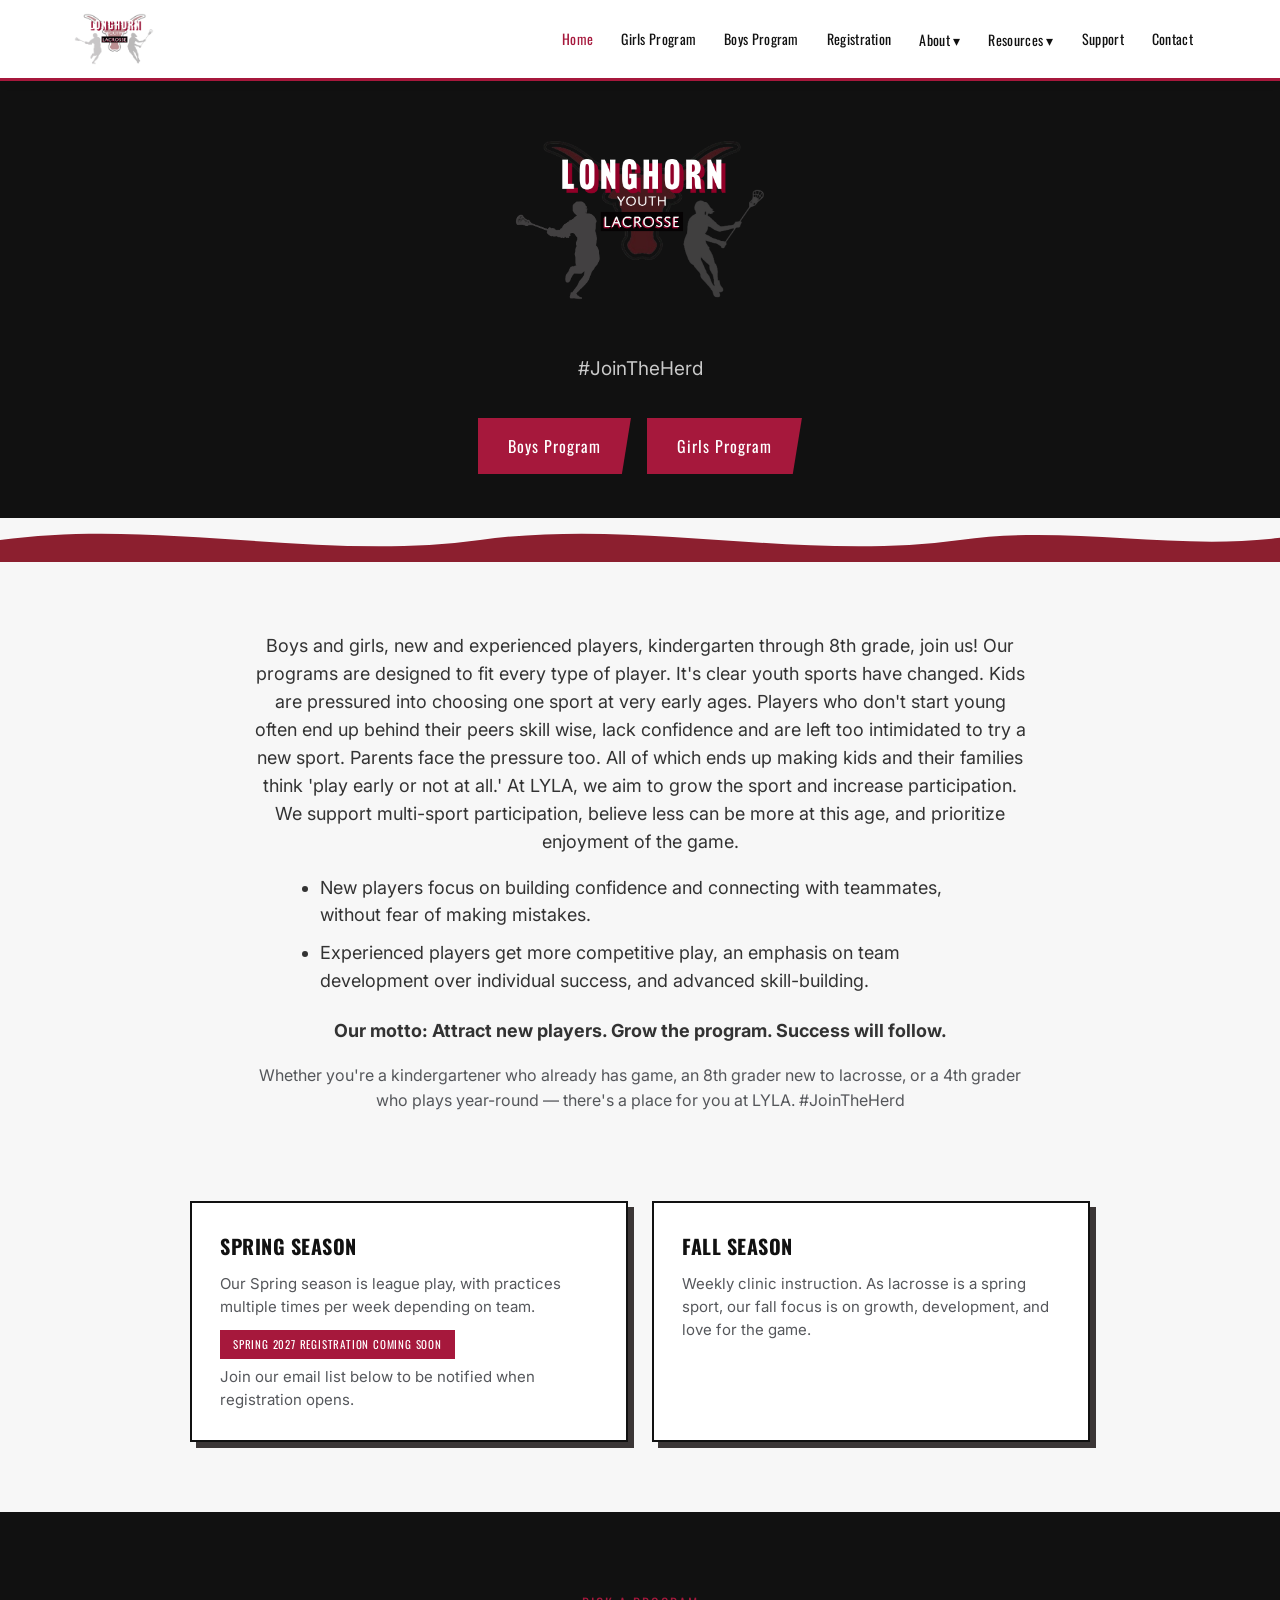
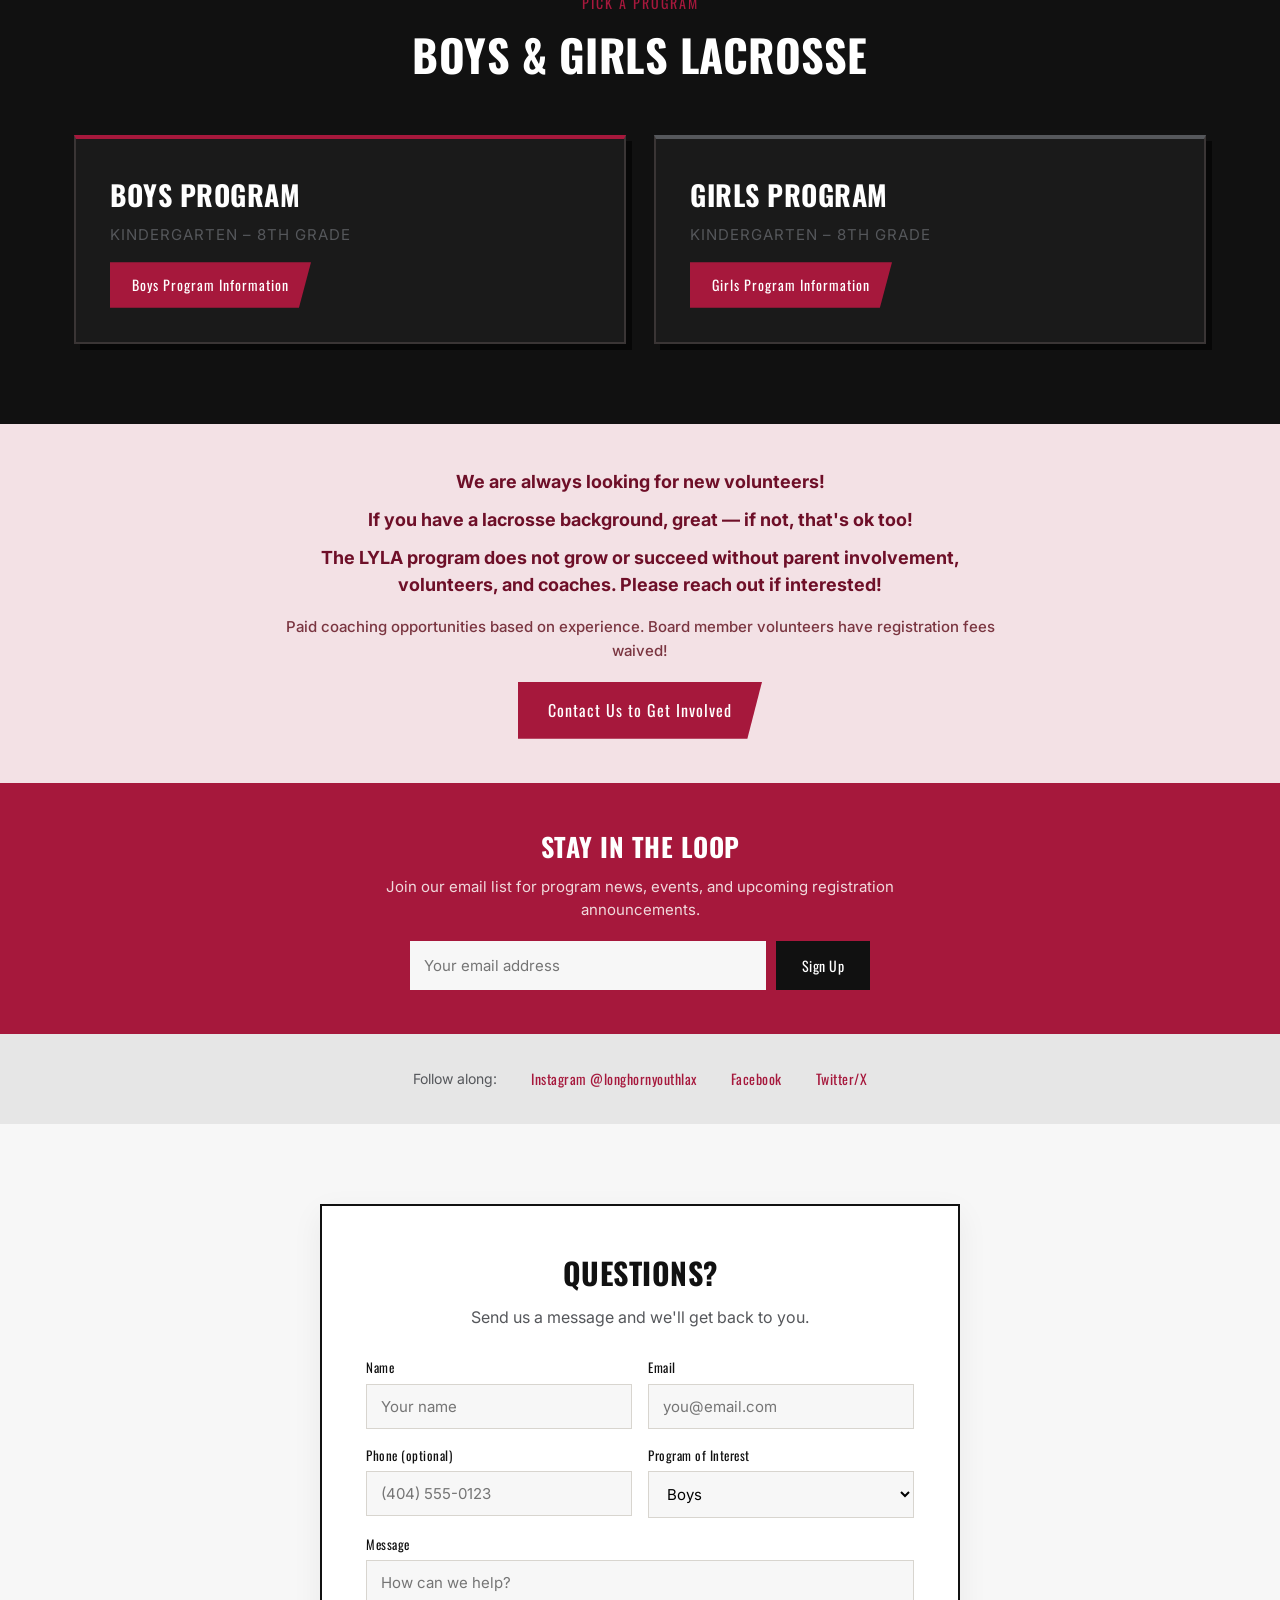
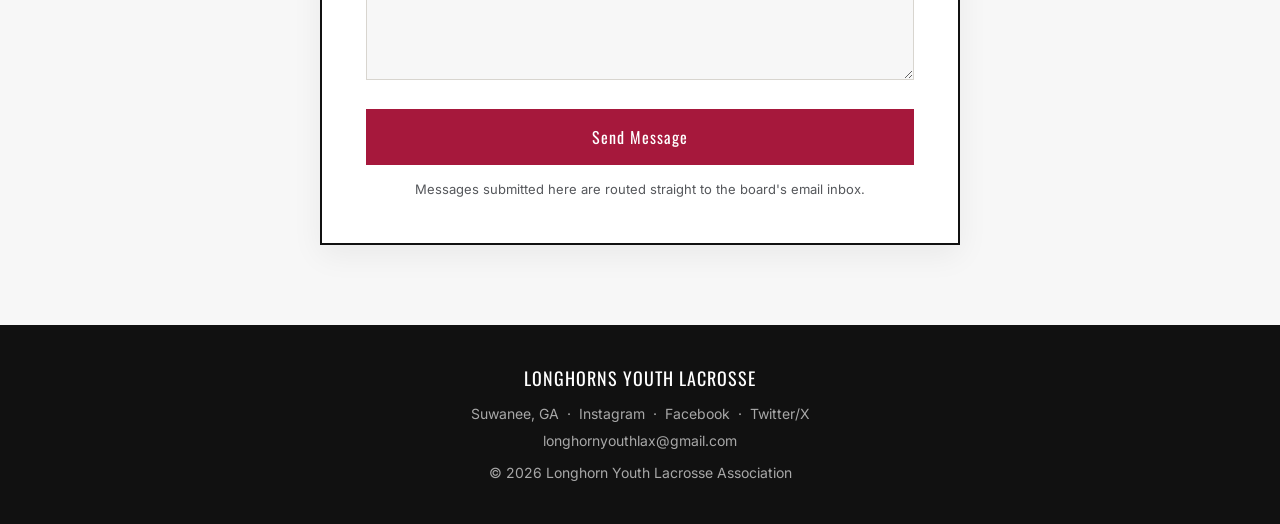
==== commit 00803206: "Add files via upload" ====
--- a/index.html
+++ b/index.html
@@ -91,6 +91,8 @@
       <div class="season-card">
         <h3>Spring Season</h3>
         <p>Our Spring season is league play, with practices multiple times per week depending on team.</p>
+        <div class="chip solid" style="margin:12px 0 6px;">SPRING 2027 REGISTRATION COMING SOON</div>
+        <p style="font-size:15px;">Join our email list below to be notified when registration opens.</p>
       </div>
       <div class="season-card">
         <h3>Fall Season</h3>
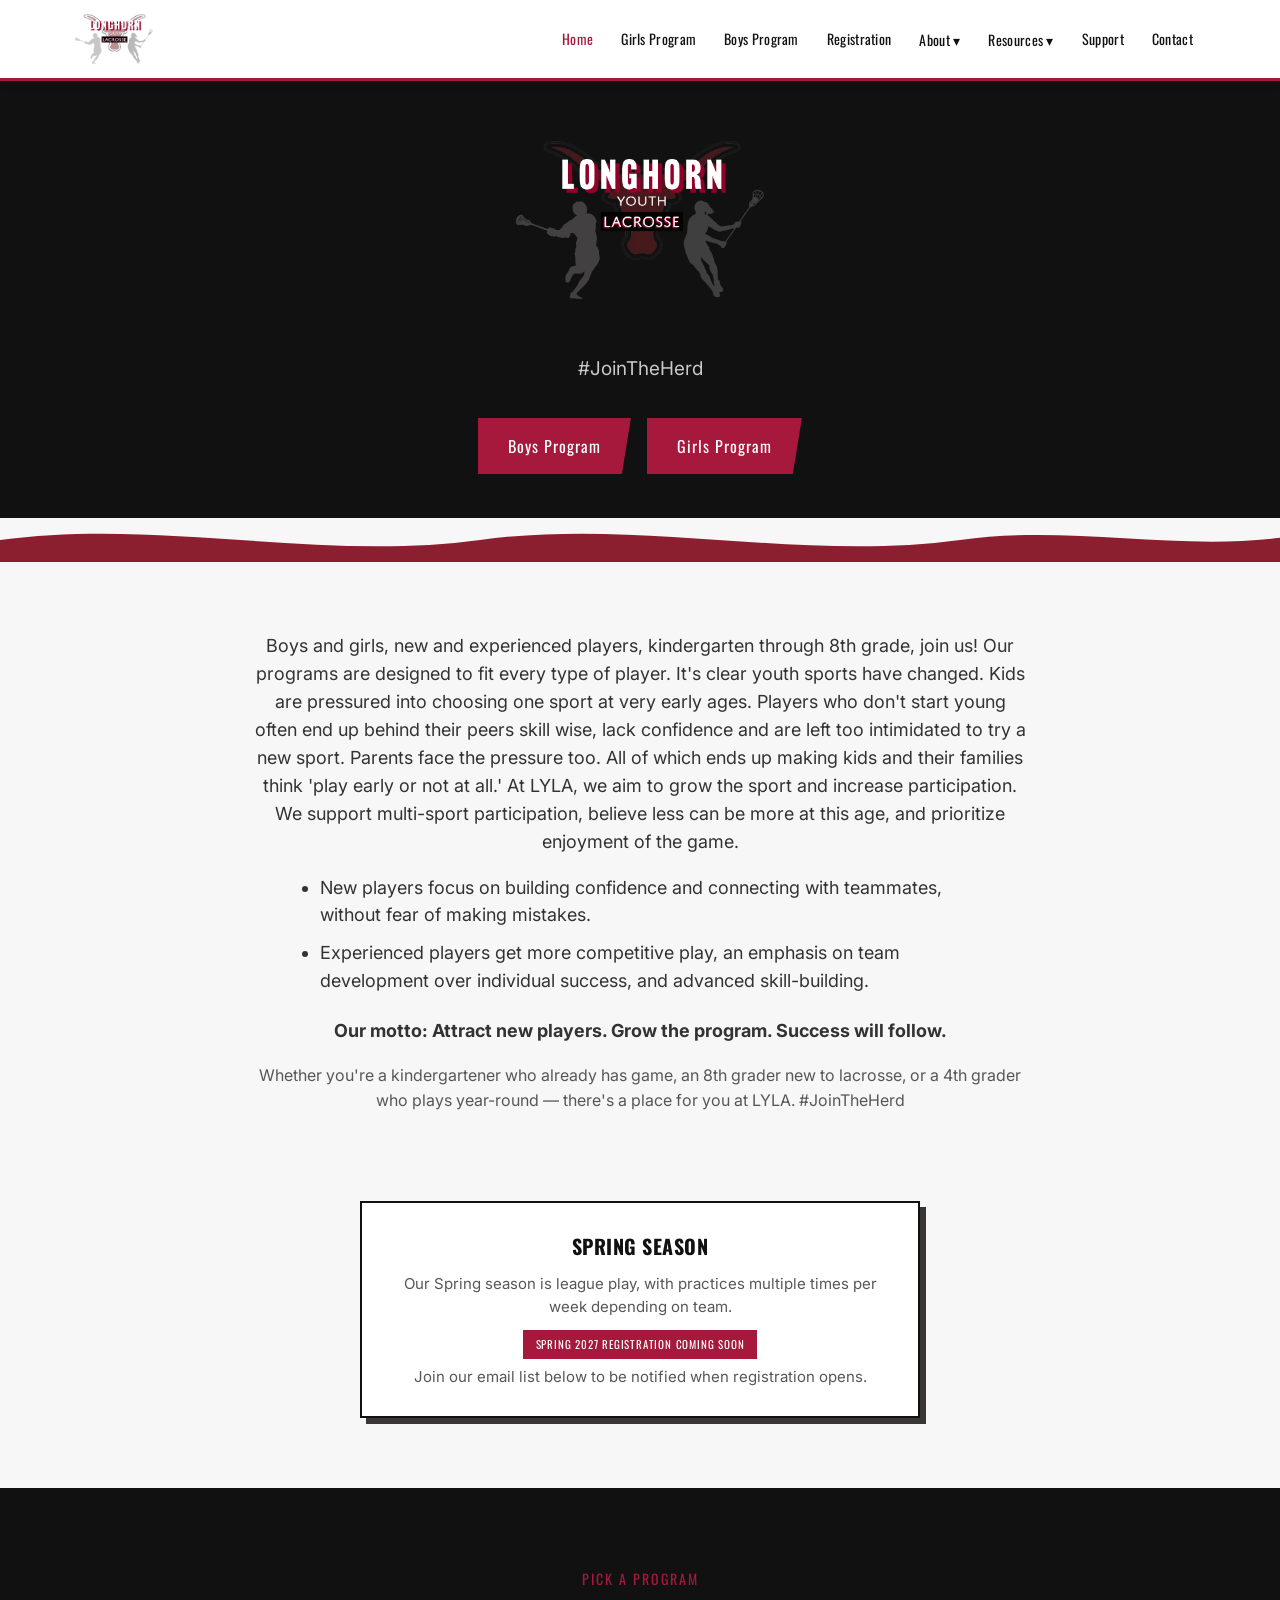
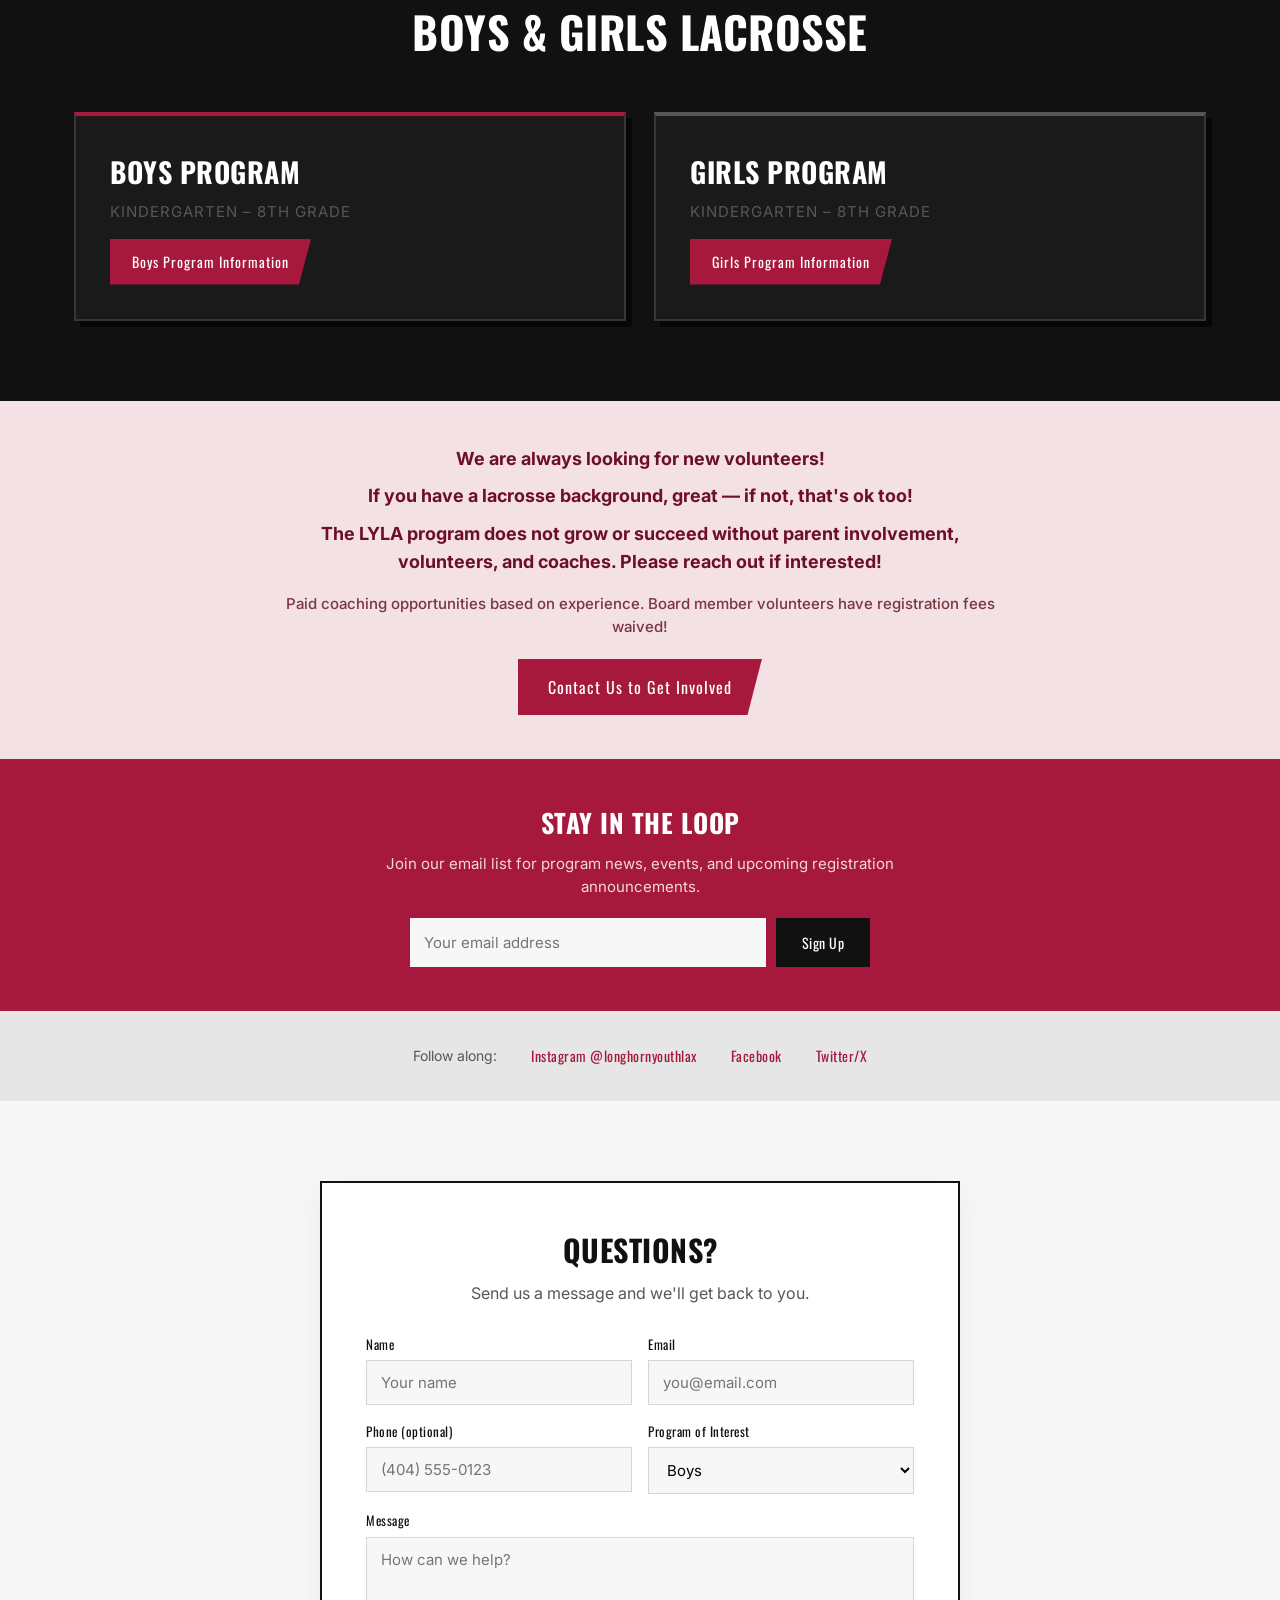
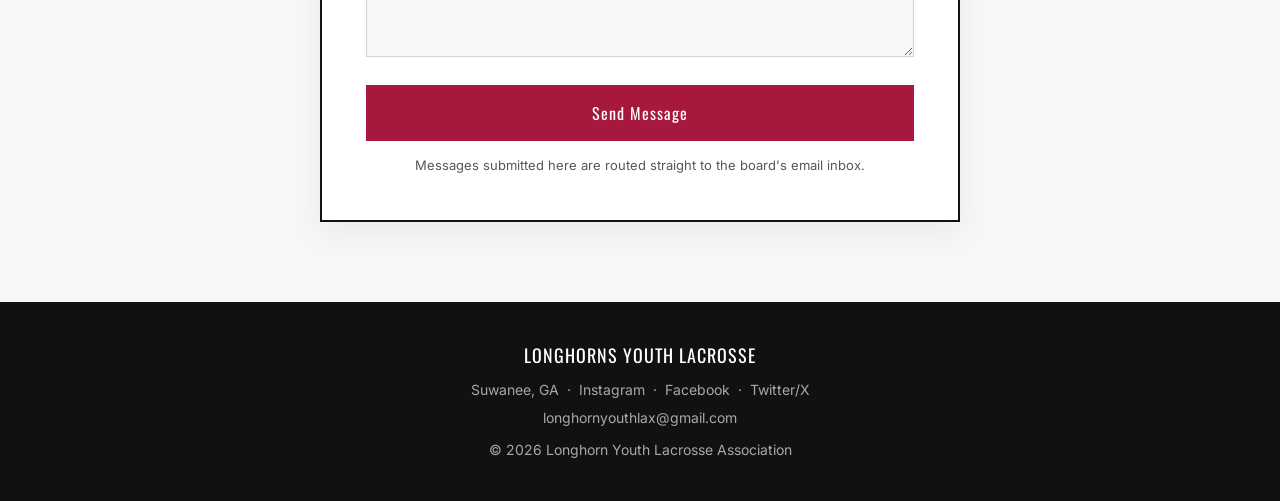
==== commit 87a98277: "Add files via upload" ====
--- a/index.html
+++ b/index.html
@@ -87,16 +87,12 @@
 
 <section class="seasons">
   <div class="wrap">
-    <div class="season-grid">
-      <div class="season-card">
+    <div class="season-grid" style="grid-template-columns:1fr;max-width:560px;">
+      <div class="season-card" style="text-align:center;">
         <h3>Spring Season</h3>
         <p>Our Spring season is league play, with practices multiple times per week depending on team.</p>
         <div class="chip solid" style="margin:12px 0 6px;">SPRING 2027 REGISTRATION COMING SOON</div>
         <p style="font-size:15px;">Join our email list below to be notified when registration opens.</p>
-      </div>
-      <div class="season-card">
-        <h3>Fall Season</h3>
-        <p>Weekly clinic instruction. As lacrosse is a spring sport, our fall focus is on growth, development, and love for the game.</p>
       </div>
     </div>
   </div>
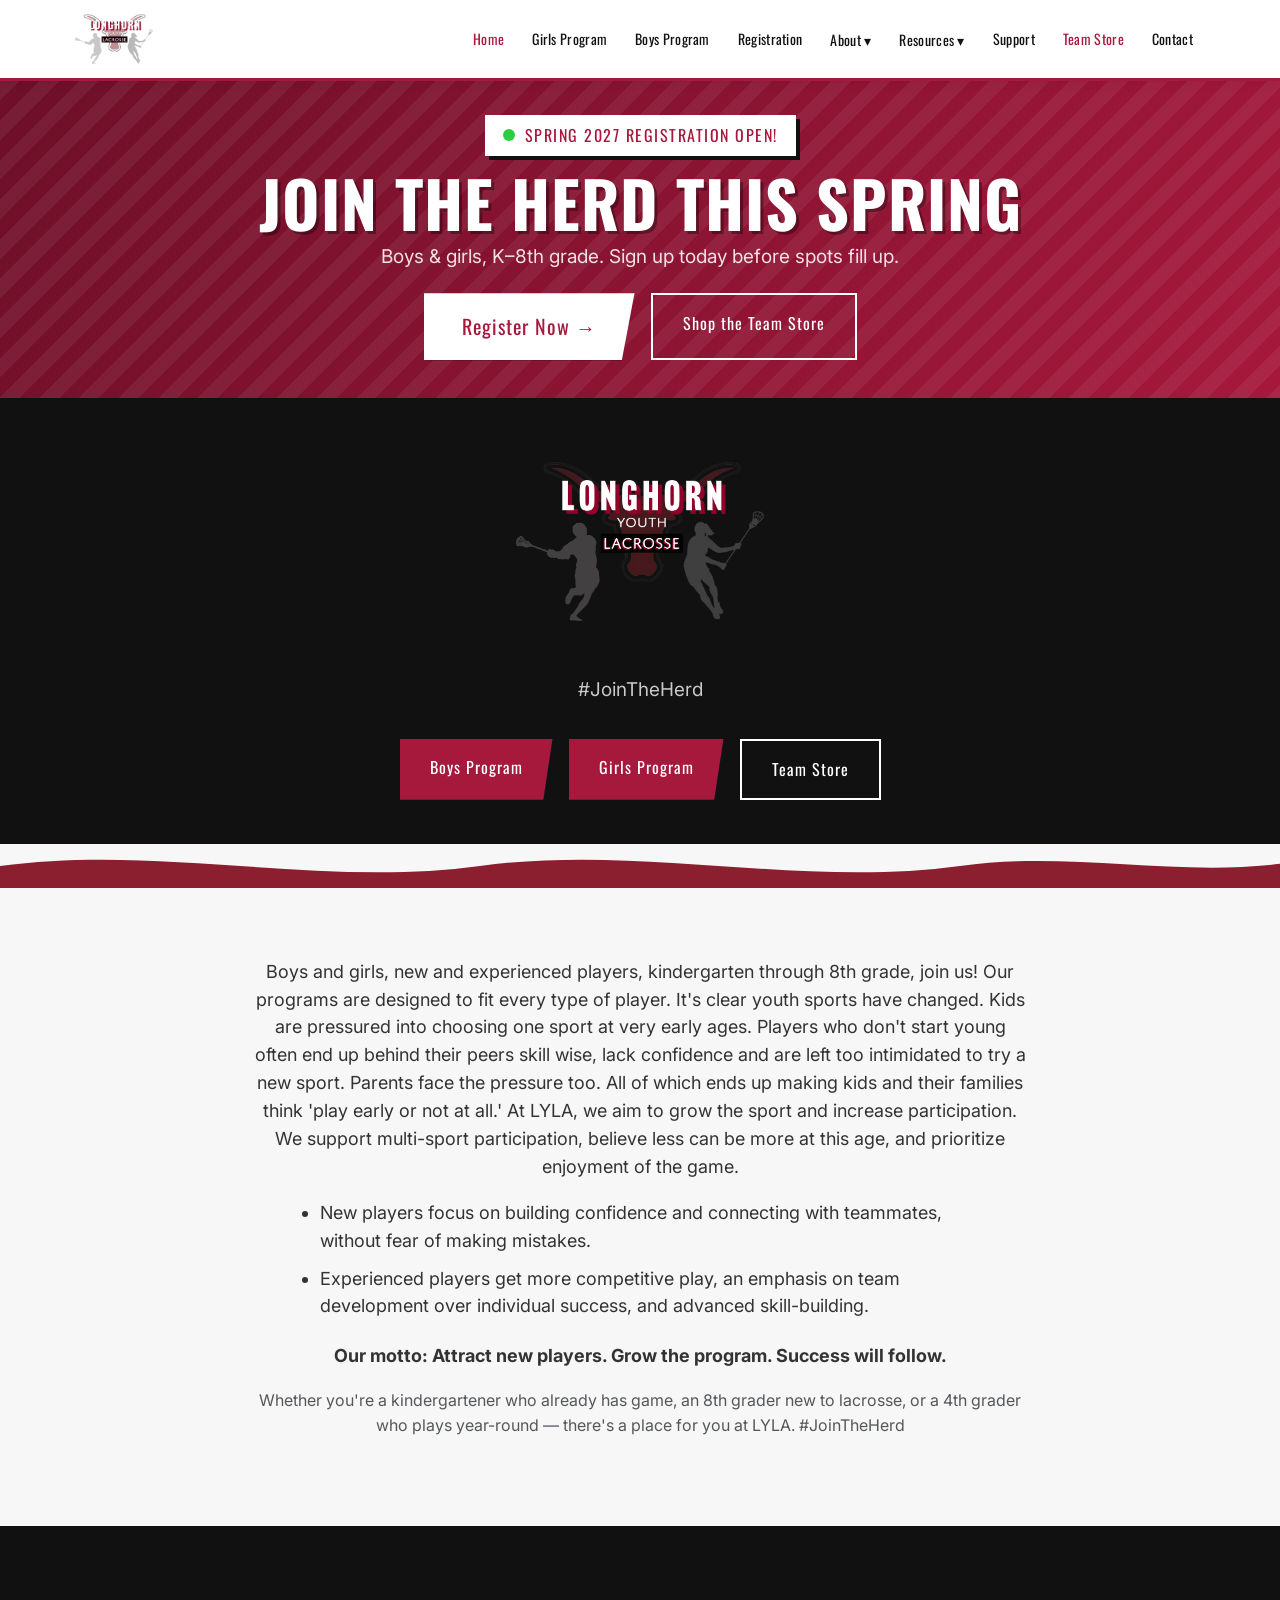
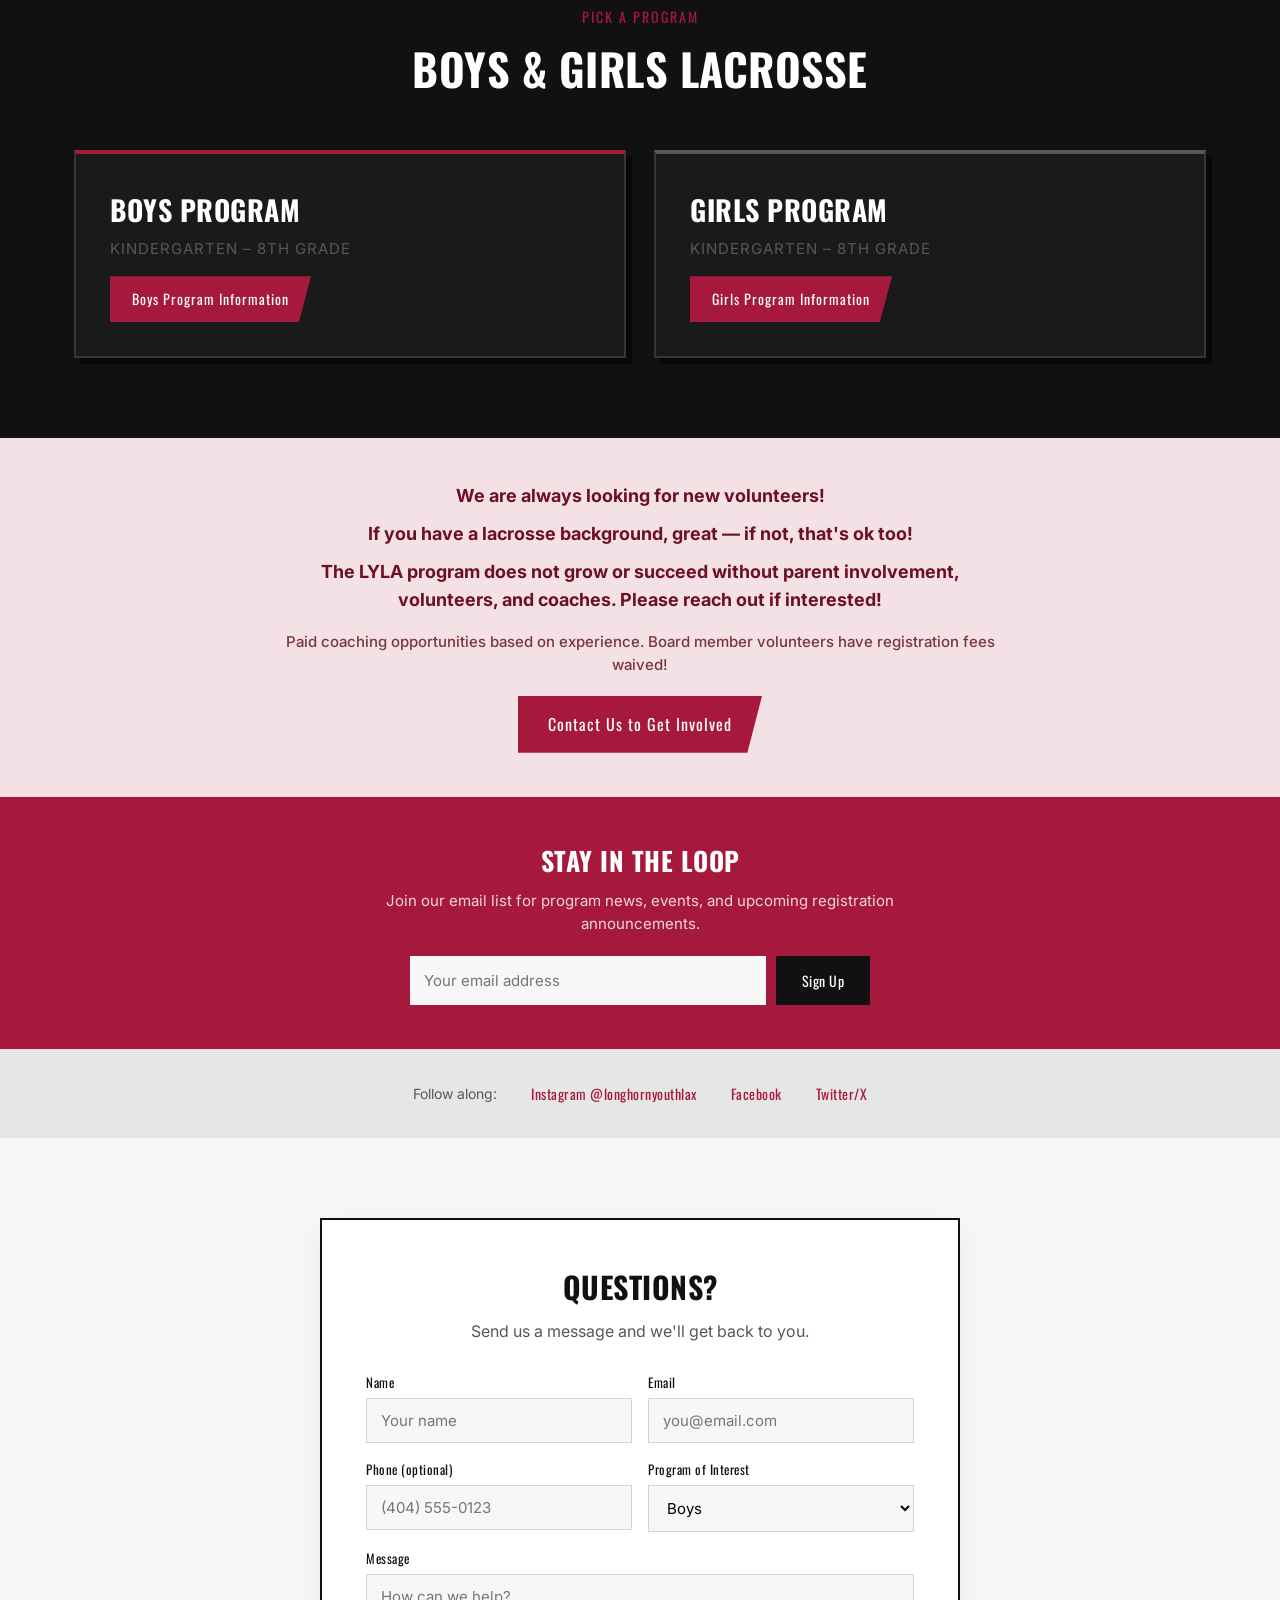
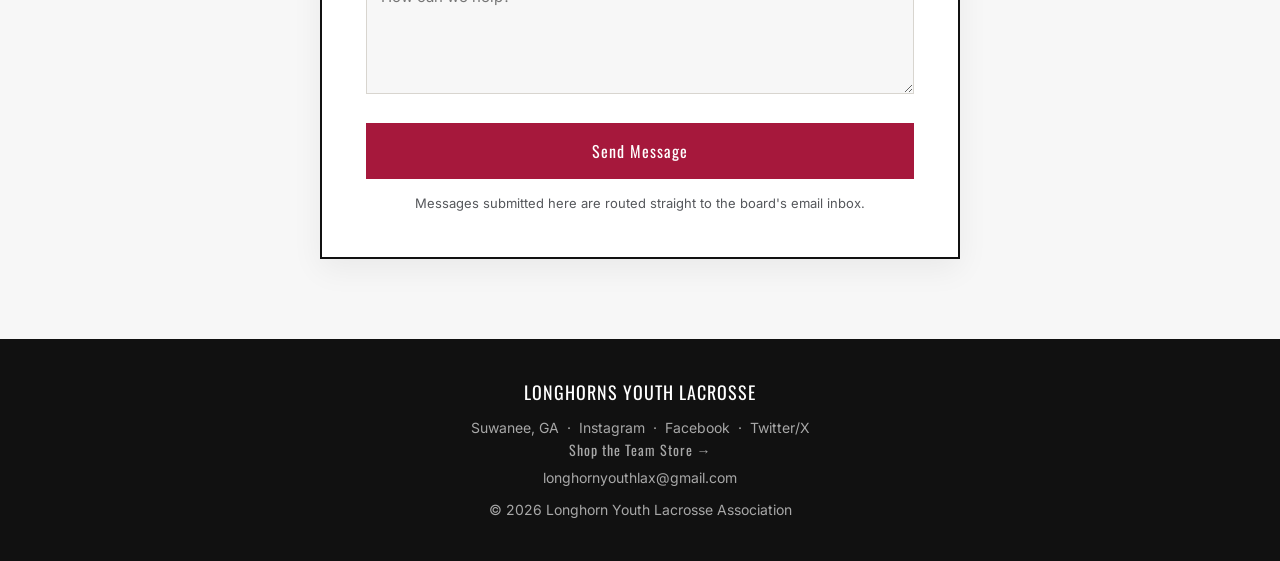
==== commit 0d26a60e: "Add files via upload" ====
--- a/index.html
+++ b/index.html
@@ -51,10 +51,23 @@
         </div>
       </div>
       <a href="support.html">Support</a>
+      <a href="https://bsnteamsports.com/shop/ZLGwfsvvgg" target="_blank" rel="noopener" class="nav-store">Team Store</a>
       <a href="contact.html">Contact</a>
     </div>
   </nav>
 </header>
+
+<section class="reg-banner">
+  <div class="wrap">
+    <div class="reg-live"><span class="dot"></span>SPRING 2027 REGISTRATION OPEN!</div>
+    <h2>Join the Herd This Spring</h2>
+    <p>Boys &amp; girls, K–8th grade. Sign up today before spots fill up.</p>
+    <div class="reg-actions">
+      <a href="https://register.teamsnap.com/form/OjAmOjOiELSqUfiS4iaKf" target="_blank" rel="noopener" class="btn btn-white">Register Now →</a>
+      <a href="https://bsnteamsports.com/shop/ZLGwfsvvgg" target="_blank" rel="noopener" class="btn btn-outline">Shop the Team Store</a>
+    </div>
+  </div>
+</section>
 
 <section class="hero" id="top">
   <div class="wrap">
@@ -63,6 +76,7 @@
     <div class="hero-ctas">
       <a href="boys.html" class="btn btn-red">Boys Program</a>
       <a href="girls.html" class="btn btn-red">Girls Program</a>
+      <a href="https://bsnteamsports.com/shop/ZLGwfsvvgg" target="_blank" rel="noopener" class="btn btn-outline">Team Store</a>
     </div>
   </div>
 </section>
@@ -85,18 +99,7 @@
   </div>
 </section>
 
-<section class="seasons">
-  <div class="wrap">
-    <div class="season-grid" style="grid-template-columns:1fr;max-width:560px;">
-      <div class="season-card" style="text-align:center;">
-        <h3>Spring Season</h3>
-        <p>Our Spring season is league play, with practices multiple times per week depending on team.</p>
-        <div class="chip solid" style="margin:12px 0 6px;">SPRING 2027 REGISTRATION COMING SOON</div>
-        <p style="font-size:15px;">Join our email list below to be notified when registration opens.</p>
-      </div>
-    </div>
-  </div>
-</section>
+
 
 
 <section class="programs">
@@ -199,6 +202,7 @@
   <div class="wrap">
     <div class="fh">LONGHORNS YOUTH LACROSSE</div>
     <p>Suwanee, GA &nbsp;·&nbsp; <a href="https://www.instagram.com/longhornyouthlax/" target="_blank" rel="noopener">Instagram</a> &nbsp;·&nbsp; <a href="https://www.facebook.com/LonghornYouthLax/" target="_blank" rel="noopener">Facebook</a> &nbsp;·&nbsp; <a href="https://twitter.com/YouthLonghorn" target="_blank" rel="noopener">Twitter/X</a></p>
+    <p><a href="https://bsnteamsports.com/shop/ZLGwfsvvgg" target="_blank" rel="noopener" class="footer-store">Shop the Team Store →</a></p>
     <p class="contact-line">longhornyouthlax@gmail.com</p>
     <p style="margin-top:10px;">© 2026 Longhorn Youth Lacrosse Association</p>
   </div>
--- a/styles.css
+++ b/styles.css
@@ -259,3 +259,26 @@
   .dropdown-menu a{padding:14px 40px; color:var(--black); border-bottom:1px solid var(--gray-light);}
   .season-grid,.prog-grid,.strip-grid,.form-row,.ms-grid,.board-grid,.staff-grid,.support-grid{grid-template-columns:1fr;}
 }
+
+/* registration banner + store */
+.reg-banner{background:linear-gradient(120deg,#6E0F28,#A6183C 50%,#C33A5C);background-size:200% 200%;animation:regshift 8s ease infinite;color:#fff;text-align:center;padding:34px 0 38px;position:relative;overflow:hidden;border-bottom:4px solid #111;}
+.reg-banner::before{content:"";position:absolute;inset:0;background:repeating-linear-gradient(135deg,rgba(255,255,255,.06) 0 14px,transparent 14px 28px);pointer-events:none;}
+.reg-banner .wrap{position:relative;}
+.reg-banner h2{font-family:'Oswald',sans-serif;font-size:clamp(34px,6vw,64px);line-height:1;margin:14px 0 8px;letter-spacing:1px;text-transform:uppercase;text-shadow:3px 3px 0 rgba(0,0,0,.35);}
+.reg-banner p{font-size:19px;margin-bottom:22px;color:#F3E1E5;}
+.reg-live{display:inline-flex;align-items:center;gap:10px;background:#fff;color:#A6183C;font-family:'Oswald',sans-serif;letter-spacing:1.5px;font-size:16px;padding:8px 18px;box-shadow:4px 4px 0 #111;}
+.reg-live .dot{width:12px;height:12px;border-radius:50%;background:#2ecc40;animation:regpulse 1.2s ease-in-out infinite;}
+.reg-actions{display:flex;gap:16px;justify-content:center;flex-wrap:wrap;}
+.btn-white{background:#fff;color:#A6183C;font-size:20px;padding:18px 38px;box-shadow:5px 5px 0 #111;animation:regbounce 2.4s ease-in-out infinite;}
+.btn-white:hover{background:#111;color:#fff;}
+.btn-outline-dark{border:2px solid #111;color:#111;clip-path:none;margin-left:8px;}
+.btn-outline-dark:hover{background:#111;color:#fff;}
+.navlinks a.nav-store{color:var(--red);}
+.footer-store{font-family:'Oswald',sans-serif;letter-spacing:1px;}
+.girls-cta{max-width:820px;margin:10px auto 0;text-align:center;padding:30px 20px;border:2px solid #111;background:#fff;box-shadow:6px 6px 0 #111;}
+.girls-cta h3{margin-bottom:6px;}
+.girls-cta p{margin-bottom:18px;color:var(--gray);}
+@keyframes regshift{0%,100%{background-position:0% 50%}50%{background-position:100% 50%}}
+@keyframes regpulse{0%,100%{box-shadow:0 0 0 0 rgba(46,204,64,.7)}50%{box-shadow:0 0 0 9px rgba(46,204,64,0)}}
+@keyframes regbounce{0%,100%{transform:translateY(0)}50%{transform:translateY(-4px)}}
+@media (prefers-reduced-motion:reduce){.reg-banner,.reg-live .dot,.btn-white{animation:none}}
